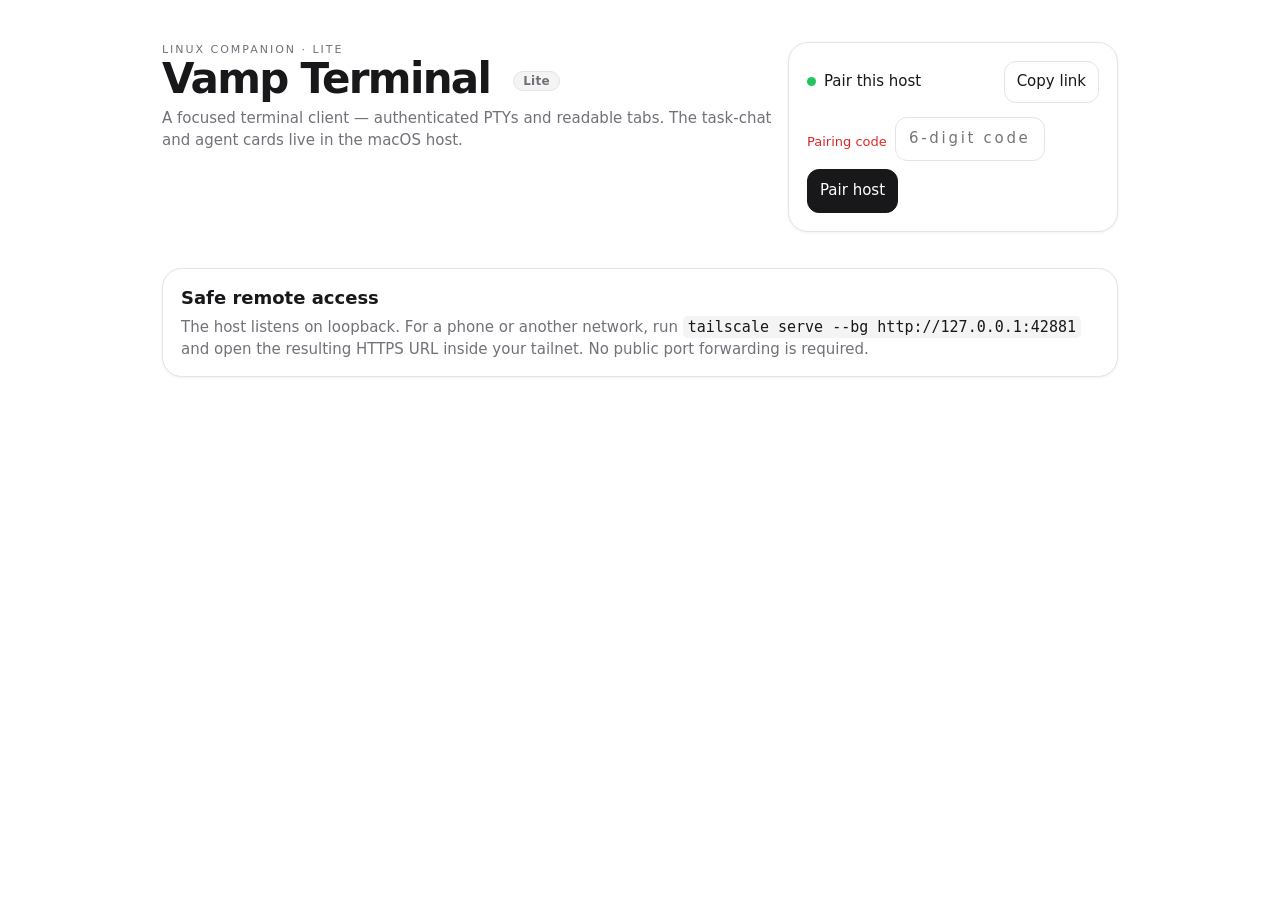
==== linux-host/index.html @ e698b8d4 "Chat & browser-control design pass iOS Vamp Terminal: - Render agent replies as Markdown (inline emp" ====
<!doctype html>
<html lang="en">
<head>
  <meta charset="utf-8">
  <meta name="viewport" content="width=device-width,initial-scale=1,viewport-fit=cover">
  <title>Vamp Terminal · Linux Host</title>
  <style>
    :root { color-scheme: light; --bg:#FFFFFF; --panel:#FFFFFF; --line:#E4E4E7; --text:#18181B; --muted:#71717A; --accent:#18181B; --green:#22C55E; }
    * { box-sizing:border-box; } html,body { height:100%; } body { margin:0; min-height:100dvh; color:var(--text); background:#FFFFFF; font:15px/1.45 -apple-system,BlinkMacSystemFont,"SF Pro Display",system-ui,sans-serif; overflow:hidden; }
    button,input { font:inherit; touch-action:manipulation; } button { color:var(--text); border:1px solid var(--line); background:#FFFFFF; border-radius:12px; padding:9px 12px; cursor:pointer; } button:hover { background:#F4F4F5; } button:focus-visible,input:focus-visible { outline:2px solid var(--accent); outline-offset:2px; } button:active { transform:scale(.98); } button:disabled { opacity:.45; cursor:default; }
    .wrap { width:min(1040px,100%); height:var(--visual-height,100dvh); margin:auto; padding:clamp(16px,4vw,42px); overflow:auto; display:flex; flex-direction:column; } .glass { border:1px solid var(--line); background:var(--panel); box-shadow:0 1px 3px rgba(0,0,0,.06); border-radius:20px; }
    header { display:flex; justify-content:space-between; gap:16px; align-items:flex-start; margin-bottom:18px; } h1 { font-size:clamp(26px,5vw,42px); line-height:1; margin:0 0 8px; letter-spacing:-.04em; } .lite-badge { display:inline-block; vertical-align:middle; margin-left:10px; padding:3px 9px; border:1px solid var(--line); border-radius:999px; font-size:12px; font-weight:600; letter-spacing:.02em; color:var(--muted); background:#F4F4F5; } h2 { font-size:18px; margin:0; } p { color:var(--muted); margin:0; } .eyebrow { text-transform:uppercase; font-size:11px; letter-spacing:.18em; color:var(--muted); }
    .pair { display:flex; gap:8px; align-items:center; flex-wrap:wrap; } .pair input { width:150px; min-height:44px; color:var(--text); background:#FFFFFF; border:1px solid var(--line); padding:10px 12px; border-radius:12px; letter-spacing:.18em; text-align:center; } .pair button { min-height:44px; background:var(--accent); color:#FFFFFF; border-color:var(--accent); } .sr-only { position:absolute; width:1px; height:1px; padding:0; margin:-1px; overflow:hidden; clip:rect(0,0,0,0); white-space:nowrap; border:0; } .sr-only:not(:empty) { position:static; width:auto; height:auto; margin:8px 0 0; color:#DC2626; font-size:13px; clip:auto; }
    .top { padding:18px; display:grid; gap:14px; } .status { display:flex; justify-content:space-between; gap:12px; align-items:center; } .dot { display:inline-block; width:9px; height:9px; border-radius:50%; background:var(--green); margin-right:8px; } body.connected .pair,body.connected .help { display:none; }
    #workspace { min-height:0; flex:1; display:flex; flex-direction:column; overflow:hidden; } #workspace[hidden] { display:none; } .tabs { flex:0 0 auto; min-height:55px; display:flex; gap:8px; overflow-x:auto; overflow-y:hidden; padding:12px 12px 0; scrollbar-width:thin; scroll-padding-inline:12px; } .tab { flex:0 0 auto; min-height:38px; white-space:nowrap; display:flex; gap:4px; align-items:stretch; border:1px solid var(--line); border-radius:12px; background:#FFFFFF; overflow:hidden; } .tab-select,.tab .close { border:0; border-radius:0; background:transparent; color:inherit; } .tab-select { padding:8px 4px 8px 12px; } .tab.active { background:var(--accent); color:#FFFFFF; } .tab .close { padding:8px 11px 8px 5px; }
    .terminal { margin:12px; min-height:220px; max-height:min(58vh,620px); flex:1 1 auto; display:flex; flex-direction:column; overflow:hidden; background:#0B0B0B; border:1px solid #27272A; border-radius:16px; } .output { flex:1; min-height:0; overflow:auto; padding:18px; white-space:pre; overflow-wrap:normal; word-break:normal; color:#E8EBE7; font:14px/1.45 ui-monospace,SFMono-Regular,Menlo,monospace; font-variant-ligatures:none; letter-spacing:0; } .output.empty::before { content:attr(data-empty); color:var(--muted); } .input { display:flex; gap:8px; padding:10px; border-top:1px solid #ffffff18; } .input input { flex:1; min-width:0; padding:12px; color:var(--text); background:#151716; border:1px solid #ffffff26; border-radius:12px; outline:none; color:#F4F4F5; } .input input::placeholder { color:#8A8F8C; } .input input:focus { border-color:#fff8; } .input button { background:#F4F4F5; border-color:var(--line); color:var(--text); }
    .control-groups { display:grid; grid-template-columns:minmax(0,1fr) auto; gap:12px; padding:0 12px 12px; } .control-group { display:grid; gap:4px; min-width:0; } .control-group-label { color:var(--muted); font-size:10px; letter-spacing:.12em; text-transform:uppercase; } .controls { display:flex; gap:8px; overflow-x:auto; overflow-y:hidden; padding:0; scrollbar-width:none; } .controls::-webkit-scrollbar,.tabs::-webkit-scrollbar { display:none; } .controls button { flex:0 0 auto; min-height:40px; white-space:nowrap; padding:7px 10px; font-size:13px; } .session-controls { justify-content:flex-end; } .notice { margin:0 12px 10px; padding:9px 11px; border:1px solid rgba(245,158,11,.35); border-radius:10px; color:#B45309; background:rgba(245,158,11,.09); font-size:13px; } .help { flex:0 0 auto; padding:16px 18px; margin-top:18px; } code { color:var(--text); background:#F4F4F5; padding:2px 5px; border-radius:5px; } @media (max-width:600px) { .pair input { font-size:16px; } .wrap { padding:max(10px,env(safe-area-inset-top)) 10px max(10px,env(safe-area-inset-bottom)); } body.connected .wrap { position:absolute; top:var(--visual-page-top,0px); right:0; bottom:auto; left:0; height:var(--visual-height,100dvh); overflow:hidden; } header { flex-direction:column; flex:0 0 auto; gap:10px; margin-bottom:10px; } header > div:first-child p { display:none; } h1 { font-size:26px; margin-bottom:0; } .top { width:100%; padding:12px 14px; border-radius:16px; } body.connected header { flex-direction:row; align-items:center; } body.connected header .top { width:auto; min-width:0!important; padding:0; border:0; box-shadow:none; background:transparent; } body.connected header .status > span { white-space:nowrap; } body.connected #copy-link { display:none; } .tabs { min-height:51px; padding:9px 10px 0; } .control-groups { grid-template-columns:1fr; gap:6px; padding:0 10px 8px; } .session-controls { justify-content:flex-start; } .terminal { margin:6px 10px 10px; border-radius:14px; } .output { padding:12px; font-size:13px; } .notice { margin-left:10px; margin-right:10px; } }
  </style>
</head>
<body>
  <main class="wrap">
    <header>
      <div><div class="eyebrow">Linux companion · Lite</div><h1>Vamp Terminal <span class="lite-badge">Lite</span></h1><p>A focused terminal client — authenticated PTYs and readable tabs. The task-chat and agent cards live in the macOS host.</p></div>
      <div class="glass top" style="min-width:min(100%,330px)"><div class="status"><span><span class="dot"></span><span id="status" role="status" aria-live="polite">Pair this host</span></span><button id="copy-link" type="button">Copy link</button></div><form class="pair" id="pair-form"><label class="sr-only" for="pair-code">Pairing code</label><input id="pair-code" inputmode="numeric" maxlength="6" placeholder="6-digit code" aria-describedby="pair-error" autocomplete="one-time-code"><button id="pair" type="submit">Pair host</button><span id="pair-error" class="sr-only" role="alert" aria-live="polite"></span></form></div>
    </header>
    <section class="glass" id="workspace" hidden>
      <div class="tabs" id="tabs"></div>
      <div class="control-groups">
        <div class="control-group"><span class="control-group-label">Terminal keys</span><div class="controls"><button data-key="\u0003">Ctrl-C</button><button data-key="\u001b">Esc</button><button data-key="\t">Tab</button><button data-key="\u001b[A">↑</button><button data-key="\u001b[B">↓</button><button data-key="\u001b[D">←</button><button data-key="\u001b[C">→</button></div></div>
        <div class="control-group"><span class="control-group-label">Session</span><div class="controls session-controls"><button id="copy-output">Copy output</button><button id="paste">Paste</button><button id="new">+ New terminal</button></div></div>
      </div>
      <div class="notice" id="notice" role="status" aria-live="polite" hidden></div>
      <div class="terminal"><div class="output" id="output" role="log" aria-live="polite"></div><div class="input"><input id="command" autocomplete="off" autocapitalize="off" spellcheck="false" placeholder="Type a command…"><button id="send">Send</button></div></div>
    </section>
    <section class="glass help"><h2>Safe remote access</h2><p style="margin-top:6px">The host listens on loopback. For a phone or another network, run <code id="tailscale-command"></code> and open the resulting HTTPS URL inside your tailnet. No public port forwarding is required.</p></section>
  </main>
  <script>
    class TerminalScreen {
      constructor(cols=80,rows=24){this.cols=cols;this.rows=rows;this.reset()}
      blank(){return Array(this.cols).fill(' ')}
      reset(){this.scrollback=[];this.screen=Array.from({length:this.rows},()=>this.blank());this.row=0;this.col=0;this.saved={row:0,col:0};this.alt=null;this.state='ground';this.control='';this.wrap=true;this.wrapNext=false}
      resize(cols,rows){cols=Math.max(2,cols);rows=Math.max(2,rows);if(cols===this.cols&&rows===this.rows)return;const old=this.screen.map(row=>row.join(''));this.cols=cols;this.rows=rows;this.screen=Array.from({length:rows},()=>this.blank());old.slice(-rows).forEach((line,row)=>[...line.slice(0,cols)].forEach((ch,col)=>this.screen[row][col]=ch));this.row=Math.min(this.row,rows-1);this.col=Math.min(this.col,cols-1)}
      scroll(){if(!this.alt){this.scrollback.push(this.screen[0].join('').replace(/\s+$/,''));if(this.scrollback.length>2000)this.scrollback.splice(0,this.scrollback.length-2000)}this.screen.shift();this.screen.push(this.blank());this.row=this.rows-1}
      lineFeed(){this.wrapNext=false;if(this.row>=this.rows-1)this.scroll();else this.row++}
      put(ch){if(this.wrapNext){this.col=0;this.lineFeed()}this.screen[this.row][this.col]=ch;if(++this.col>=this.cols){this.col=this.cols-1;this.wrapNext=this.wrap}}
      eraseLine(mode=0){let start=mode===1?0:this.col,end=mode===1?this.col:this.cols-1;if(mode===2){start=0;end=this.cols-1}for(let i=start;i<=end;i++)this.screen[this.row][i]=' '}
      eraseDisplay(mode=0){if(mode===2||mode===3){this.screen=Array.from({length:this.rows},()=>this.blank());if(mode===3)this.scrollback=[];return}if(mode===0){this.eraseLine(0);for(let i=this.row+1;i<this.rows;i++)this.screen[i]=this.blank()}else{this.eraseLine(1);for(let i=0;i<this.row;i++)this.screen[i]=this.blank()}}
      params(raw){const privateMode=raw.startsWith('?');const body=privateMode?raw.slice(1):raw;return{privateMode,values:body===''?[]:body.split(';').map(v=>parseInt(v,10)||0)}}
      csi(raw,final){const {privateMode,values}=this.params(raw),n=values[0]||1;if(privateMode&&(final==='h'||final==='l')){const on=final==='h';if(values.some(v=>v===47||v===1047||v===1049)){if(on&&!this.alt){this.alt={screen:this.screen,scrollback:this.scrollback,row:this.row,col:this.col};this.screen=Array.from({length:this.rows},()=>this.blank());this.scrollback=[];this.row=this.col=0}else if(!on&&this.alt){Object.assign(this,this.alt);this.alt=null}}if(values.includes(7))this.wrap=on;return}switch(final){case'A':this.row=Math.max(0,this.row-n);break;case'B':this.row=Math.min(this.rows-1,this.row+n);break;case'C':this.col=Math.min(this.cols-1,this.col+n);break;case'D':this.col=Math.max(0,this.col-n);break;case'E':this.row=Math.min(this.rows-1,this.row+n);this.col=0;break;case'F':this.row=Math.max(0,this.row-n);this.col=0;break;case'G':this.col=Math.min(this.cols-1,n-1);break;case'd':this.row=Math.min(this.rows-1,n-1);break;case'H':case'f':this.row=Math.min(this.rows-1,(values[0]||1)-1);this.col=Math.min(this.cols-1,(values[1]||1)-1);break;case'J':this.eraseDisplay(values[0]||0);break;case'K':this.eraseLine(values[0]||0);break;case'P':this.screen[this.row].splice(this.col,n);this.screen[this.row].push(...Array(n).fill(' '));this.screen[this.row].splice(this.cols);break;case'@':this.screen[this.row].splice(this.col,0,...Array(n).fill(' '));this.screen[this.row].splice(this.cols);break;case's':this.saved={row:this.row,col:this.col};break;case'u':this.row=this.saved.row;this.col=this.saved.col;break}}
      feed(text){for(const ch of text){const code=ch.codePointAt(0);if(this.state==='csi'){if(code>=0x40&&code<=0x7e){this.csi(this.control,ch);this.control='';this.state='ground'}else this.control+=ch;continue}if(this.state==='osc'){if(ch==='\u0007')this.state='ground';else if(ch==='\u001b')this.state='osc-escape';continue}if(this.state==='osc-escape'){if(ch==='\\')this.state='ground';else this.state='osc';continue}if(this.state==='escape'){if(ch==='['){this.state='csi';this.control=''}else if(ch===']')this.state='osc';else{if(ch==='7')this.saved={row:this.row,col:this.col};else if(ch==='8'){this.row=this.saved.row;this.col=this.saved.col}else if(ch==='D')this.lineFeed();else if(ch==='M')this.row=Math.max(0,this.row-1);else if(ch==='E'){this.col=0;this.lineFeed()}else if(ch==='c')this.reset();this.state='ground'}continue}if(ch==='\u001b'){this.state='escape';continue}if(ch==='\r'){this.col=0;this.wrapNext=false;continue}if(ch==='\n'){this.lineFeed();continue}if(ch==='\b'){this.col=Math.max(0,this.col-1);continue}if(ch==='\t'){this.col=Math.min(this.cols-1,this.col+(8-this.col%8));continue}if(code<0x20||code===0x7f)continue;this.put(ch)}}
      render(){return this.scrollback.concat(this.screen.map(row=>row.join('').replace(/\s+$/,''))).join('\n').replace(/\n+$/,'')}
    }
    const $ = id => document.getElementById(id); let token = null; let socket; let active; let maxTerminals = 8; const tabs = new Map(); $('tailscale-command').textContent=`tailscale serve --bg http://127.0.0.1:${location.port||9475}`;
    const terminalID = () => { const bytes=new Uint8Array(16);crypto.getRandomValues(bytes);return Array.from(bytes,byte=>byte.toString(16).padStart(2,'0')).join(''); };
    const decodeBase64 = value => Uint8Array.from(atob(value), character => character.charCodeAt(0));
    function updateOutput(node, follow=true) { const output=$('output'); output.textContent=node?.output||''; output.classList.toggle('empty',!node?.output); output.dataset.empty=node?.state==='opening'?'Opening shell…':'No output yet.'; if(follow) output.scrollTop=output.scrollHeight; else output.scrollTop=node?.scrollTop||0; }
    let outputFrame=0; let resizeFrame=0; let lastSize='';
    function scheduleOutput(node, follow=true) { if (!node || active !== node.id) return; node.followOutput=follow; if (outputFrame) return; outputFrame=requestAnimationFrame(()=>{ outputFrame=0; const current=tabs.get(active); if (current) updateOutput(current,current.followOutput); }); }
    function say(text) { if (!active) return; const node = tabs.get(active); if (!node) return; node.output += text; scheduleOutput(node); }
    function showNotice(message) { const notice = $('notice'); notice.textContent = message; notice.hidden = !message; }
    function updateNewButton() { const button = $('new'); const atCapacity = tabs.size >= maxTerminals; button.disabled = atCapacity; button.title = atCapacity ? `Terminal limit reached (${maxTerminals})` : 'Open a new terminal'; button.setAttribute('aria-label', atCapacity ? `Terminal limit reached (${maxTerminals})` : 'Open a new terminal'); }
     function renderTabs() { const root=$('tabs'); const existing=new Map([...root.children].map((element)=>[element.dataset.terminalId,element])); const visible=new Set(); for (const node of tabs.values()) { visible.add(node.id); let tab=existing.get(node.id); if (!tab) { tab=document.createElement('div'); tab.dataset.terminalId=node.id; const selectButton=document.createElement('button'); selectButton.className='tab-select'; selectButton.onclick=()=>select(node.id); const close=document.createElement('button'); close.className='close'; close.textContent='×'; close.title='Close terminal'; close.setAttribute('aria-label','Close terminal'); close.onclick=()=>closeTab(node.id); tab.append(selectButton,close); root.append(tab); } tab.className='tab'+(node.id===active?' active':''); const selectButton=tab.querySelector('.tab-select'); selectButton.textContent=node.title+(node.state==='opening'?' · opening':''); } existing.forEach((tab,id)=>{if(!visible.has(id))tab.remove()}); updateNewButton(); requestAnimationFrame(()=>root.querySelector('.tab.active')?.scrollIntoView({block:'nearest',inline:'nearest'})); }
    function select(id) { const previous=tabs.get(active); if(previous){previous.scrollTop=$('output').scrollTop;previous.draft=$('command').value;} active=id; const node=tabs.get(id); $('command').value=node?.draft||''; updateOutput(node,false); renderTabs(); }
    function terminalSize(node){const output=$('output'),style=getComputedStyle(output),probe=document.createElement('span');probe.textContent='MMMMMMMMMM';probe.style.cssText=`position:absolute;visibility:hidden;white-space:pre;font:${style.font}`;document.body.append(probe);const cellWidth=probe.getBoundingClientRect().width/10,cellHeight=parseFloat(style.lineHeight)||20;probe.remove();return{cols:Math.max(20,Math.floor((output.clientWidth-parseFloat(style.paddingLeft)-parseFloat(style.paddingRight))/cellWidth)),rows:Math.max(4,Math.floor((output.clientHeight-parseFloat(style.paddingTop)-parseFloat(style.paddingBottom))/cellHeight))}}
     function resizeTerminal(node){if(!node||socket?.readyState!==1)return;const size=terminalSize(node);const key=`${size.cols}x${size.rows}`;if(node.lastSize===key)return;node.lastSize=key;node.vt.resize(size.cols,size.rows);node.output=node.vt.render();socket.send(JSON.stringify({type:'resize',terminalID:node.id,...size}));if(active===node.id)scheduleOutput(node,false)}
    function removeTab(id, message='') { const wasActive = active === id; tabs.delete(id); if (wasActive) active = tabs.keys().next().value; if (active) select(active); else { updateNewButton(); updateOutput(null); } if (message) showNotice(message); else if (!tabs.size) showNotice('No terminal tabs are open.'); }
    function openTab(workingDirectory='~') { if (!socket || socket.readyState!==1) return; if (tabs.size >= maxTerminals) { showNotice(`Terminal limit reached (${maxTerminals}). Close a tab to open another.`); updateNewButton(); return; } const id=terminalID(); const title='Terminal '+(tabs.size+1); tabs.set(id,{id,title,output:'',decoder:new TextDecoder(),vt:new TerminalScreen(),draft:'',scrollTop:0,state:'opening'}); showNotice(''); socket.send(JSON.stringify({type:'open',terminalID:id,title,workingDirectory})); select(id); }
    function closeTab(id) { if(socket?.readyState===1) socket.send(JSON.stringify({type:'close',terminalID:id})); removeTab(id); if(!tabs.size && socket?.readyState===1) openTab(); }
    function send(data) { if(socket?.readyState===1&&active) socket.send(JSON.stringify({type:'input',terminalID:active,data})); }
    function connect() { if(!token) return; const url=new URL('/ws',location.href); url.protocol=location.protocol==='https:'?'wss:':'ws:'; socket=new WebSocket(url,['vamp-auth',token]); socket.onopen=()=>{ document.body.classList.add('connected'); $('status').textContent='Connected'; $('workspace').hidden=false; tabs.clear(); active=null; showNotice(''); openTab(); }; socket.onmessage=event=>{ const message=JSON.parse(event.data); const terminalId=message.terminalID; if(message.type==='terminalReady'){const node=tabs.get(terminalId);if(node){maxTerminals=Number(message.capabilities?.maxTerminals)||maxTerminals;node.state='ready';node.title=message.title||node.title;showNotice('');renderTabs();requestAnimationFrame(()=>resizeTerminal(node));}} if(message.type==='terminalOutput'){ const node=tabs.get(terminalId); if(node){ const text=message.encoding==='base64'?node.decoder.decode(decodeBase64(message.data),{stream:true}):message.data; node.vt.feed(text);node.output=node.vt.render(); if(active===node.id)scheduleOutput(node); } } if(message.type==='terminalClosed'){ const node=tabs.get(terminalId);if(node)node.decoder.decode(); removeTab(terminalId); if(!tabs.size&&socket?.readyState===1)openTab(); } if(message.type==='error'){ const node=tabs.get(terminalId); const code=message.code||'host-error'; const text=code==='capacity'?`Terminal limit reached (${maxTerminals}). Close a tab to open another.`:code==='invalid-workspace'?'That workspace is not available. Choose another folder.':code==='spawn-failed'?'The host could not start that terminal. Try again.':message.message||'The host rejected this terminal action.'; if(node?.state==='opening'){ removeTab(terminalId,text); } else { showNotice(text); } } }; socket.onclose=event=>{ document.body.classList.remove('connected'); $('status').textContent='Disconnected'; if(event.code===1008||event.code===1006){token=null;} }; }
    $('pair-form').onsubmit=async(event)=>{ event.preventDefault(); const button=$('pair'); const error=$('pair-error'); const code=$('pair-code').value.trim(); if(!/^\d{6}$/.test(code)){error.textContent='Enter the six-digit code from the host.';return;} button.disabled=true; error.textContent=''; try { const response=await fetch('/api/pair',{method:'POST',headers:{'Content-Type':'application/json'},body:JSON.stringify({code})}); const body=await response.json(); if(!response.ok){error.textContent=response.status===429?'Too many attempts. Rotate the code on the host.':'Pairing code rejected or expired.';return;} token=body.token; connect(); } catch (_) { error.textContent='Could not reach the host. Check the connection and try again.'; } finally { button.disabled=false; } }; $('pair-code').oninput=()=>{ $('pair-code').value=$('pair-code').value.replace(/\D/g,'').slice(0,6); };
    $('send').onclick=()=>{send($('command').value+'\r');const node=tabs.get(active);if(node)node.draft='';$('command').value='';}; $('command').oninput=()=>{const node=tabs.get(active);if(node)node.draft=$('command').value;}; $('command').onkeydown=e=>{if(e.key==='Enter'){e.preventDefault();$('send').click();}}; $('output').onscroll=()=>{const node=tabs.get(active);if(node)node.scrollTop=$('output').scrollTop;}; document.querySelectorAll('[data-key]').forEach(button=>button.onclick=()=>send(button.dataset.key)); $('new').onclick=()=>openTab(); $('copy-output').onclick=()=>navigator.clipboard?.writeText($('output').textContent); $('paste').onclick=async()=>{try{send(await navigator.clipboard.readText())}catch{say('\n[clipboard] Safari did not grant paste access.\n')}}; $('copy-link').onclick=()=>navigator.clipboard?.writeText(location.href); let viewportFrame=0; const updateViewport=()=>{const viewport=visualViewport;document.documentElement.style.setProperty('--visual-height',(viewport?.height||innerHeight)+'px');document.documentElement.style.setProperty('--visual-page-top',(viewport?.pageTop??scrollY)+'px');if(viewportFrame)return;viewportFrame=requestAnimationFrame(()=>{viewportFrame=0;resizeTerminal(tabs.get(active));});}; visualViewport?.addEventListener('resize',updateViewport,{passive:true}); visualViewport?.addEventListener('scroll',updateViewport,{passive:true}); addEventListener('resize',updateViewport,{passive:true}); updateViewport(); if(token) connect();
  </script>
</body>
</html>
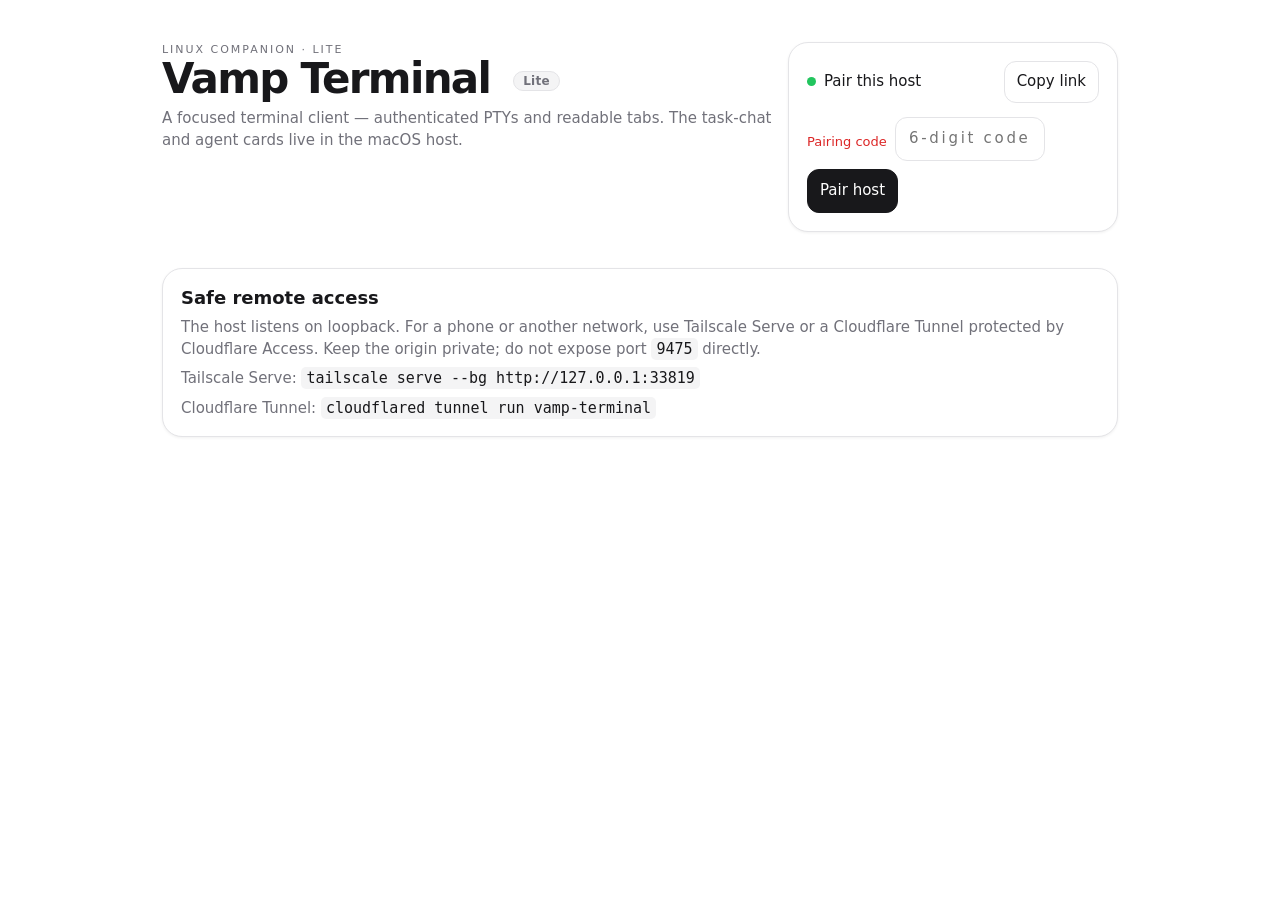
==== commit 5bea388a: "Add Linux host download and Cloudflare access support" ====
--- a/linux-host/index.html
+++ b/linux-host/index.html
@@ -32,7 +32,7 @@
       <div class="notice" id="notice" role="status" aria-live="polite" hidden></div>
       <div class="terminal"><div class="output" id="output" role="log" aria-live="polite"></div><div class="input"><input id="command" autocomplete="off" autocapitalize="off" spellcheck="false" placeholder="Type a command…"><button id="send">Send</button></div></div>
     </section>
-    <section class="glass help"><h2>Safe remote access</h2><p style="margin-top:6px">The host listens on loopback. For a phone or another network, run <code id="tailscale-command"></code> and open the resulting HTTPS URL inside your tailnet. No public port forwarding is required.</p></section>
+    <section class="glass help"><h2>Safe remote access</h2><p style="margin-top:6px">The host listens on loopback. For a phone or another network, use Tailscale Serve or a Cloudflare Tunnel protected by Cloudflare Access. Keep the origin private; do not expose port <code>9475</code> directly.</p><p style="margin-top:8px">Tailscale Serve: <code id="tailscale-command"></code></p><p style="margin-top:8px">Cloudflare Tunnel: <code id="cloudflare-command"></code></p></section>
   </main>
   <script>
     class TerminalScreen {
@@ -50,7 +50,7 @@
       feed(text){for(const ch of text){const code=ch.codePointAt(0);if(this.state==='csi'){if(code>=0x40&&code<=0x7e){this.csi(this.control,ch);this.control='';this.state='ground'}else this.control+=ch;continue}if(this.state==='osc'){if(ch==='\u0007')this.state='ground';else if(ch==='\u001b')this.state='osc-escape';continue}if(this.state==='osc-escape'){if(ch==='\\')this.state='ground';else this.state='osc';continue}if(this.state==='escape'){if(ch==='['){this.state='csi';this.control=''}else if(ch===']')this.state='osc';else{if(ch==='7')this.saved={row:this.row,col:this.col};else if(ch==='8'){this.row=this.saved.row;this.col=this.saved.col}else if(ch==='D')this.lineFeed();else if(ch==='M')this.row=Math.max(0,this.row-1);else if(ch==='E'){this.col=0;this.lineFeed()}else if(ch==='c')this.reset();this.state='ground'}continue}if(ch==='\u001b'){this.state='escape';continue}if(ch==='\r'){this.col=0;this.wrapNext=false;continue}if(ch==='\n'){this.lineFeed();continue}if(ch==='\b'){this.col=Math.max(0,this.col-1);continue}if(ch==='\t'){this.col=Math.min(this.cols-1,this.col+(8-this.col%8));continue}if(code<0x20||code===0x7f)continue;this.put(ch)}}
       render(){return this.scrollback.concat(this.screen.map(row=>row.join('').replace(/\s+$/,''))).join('\n').replace(/\n+$/,'')}
     }
-    const $ = id => document.getElementById(id); let token = null; let socket; let active; let maxTerminals = 8; const tabs = new Map(); $('tailscale-command').textContent=`tailscale serve --bg http://127.0.0.1:${location.port||9475}`;
+    const $ = id => document.getElementById(id); let token = null; let socket; let active; let maxTerminals = 8; const tabs = new Map(); const originPort=location.port||9475; $('tailscale-command').textContent=`tailscale serve --bg http://127.0.0.1:${originPort}`; $('cloudflare-command').textContent='cloudflared tunnel run vamp-terminal';
     const terminalID = () => { const bytes=new Uint8Array(16);crypto.getRandomValues(bytes);return Array.from(bytes,byte=>byte.toString(16).padStart(2,'0')).join(''); };
     const decodeBase64 = value => Uint8Array.from(atob(value), character => character.charCodeAt(0));
     function updateOutput(node, follow=true) { const output=$('output'); output.textContent=node?.output||''; output.classList.toggle('empty',!node?.output); output.dataset.empty=node?.state==='opening'?'Opening shell…':'No output yet.'; if(follow) output.scrollTop=output.scrollHeight; else output.scrollTop=node?.scrollTop||0; }
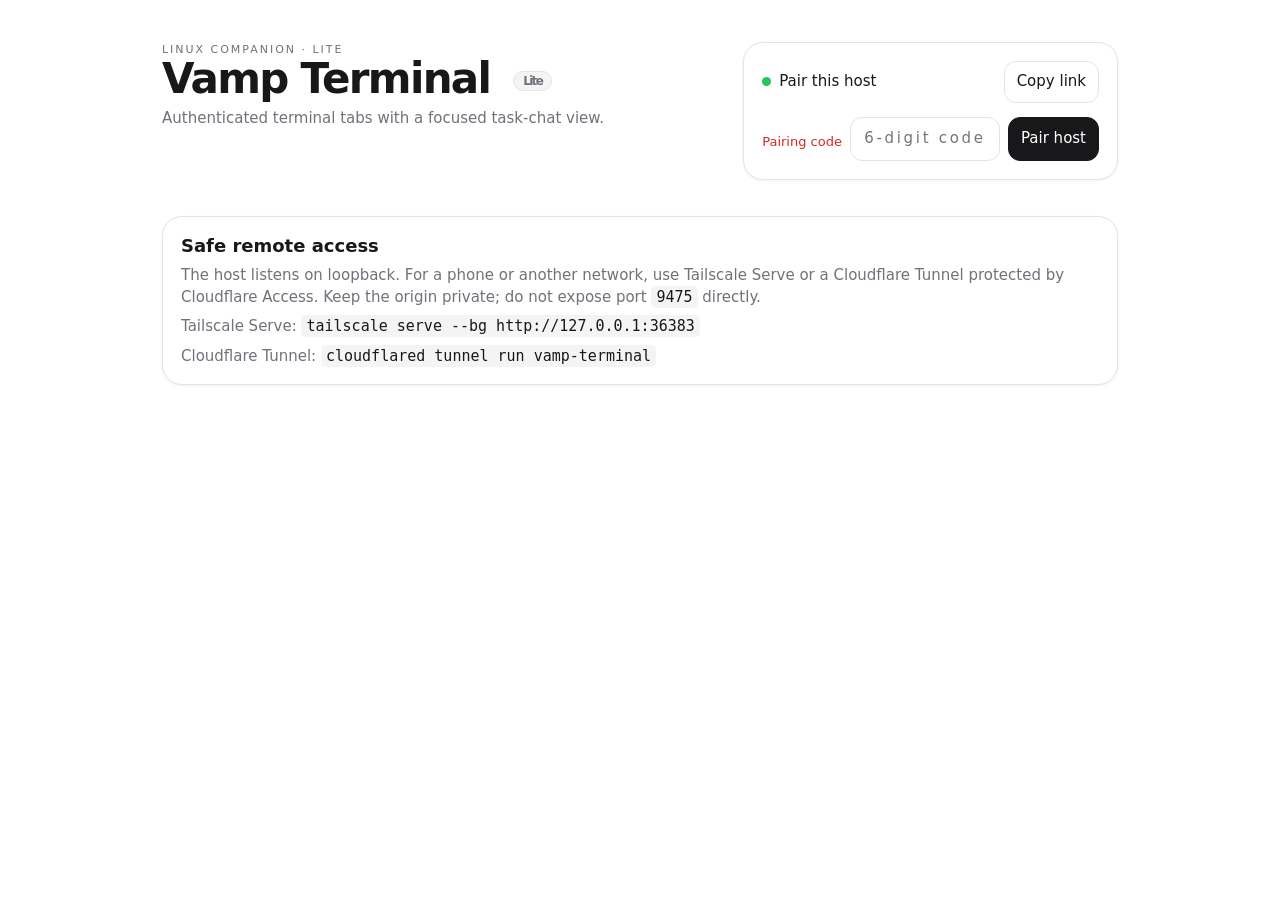
==== commit f373943f: "Add Chat to Linux browser host" ====
--- a/linux-host/index.html
+++ b/linux-host/index.html
@@ -3,34 +3,50 @@
 <head>
   <meta charset="utf-8">
   <meta name="viewport" content="width=device-width,initial-scale=1,viewport-fit=cover">
+  <meta name="theme-color" content="#ffffff">
   <title>Vamp Terminal · Linux Host</title>
   <style>
-    :root { color-scheme: light; --bg:#FFFFFF; --panel:#FFFFFF; --line:#E4E4E7; --text:#18181B; --muted:#71717A; --accent:#18181B; --green:#22C55E; }
-    * { box-sizing:border-box; } html,body { height:100%; } body { margin:0; min-height:100dvh; color:var(--text); background:#FFFFFF; font:15px/1.45 -apple-system,BlinkMacSystemFont,"SF Pro Display",system-ui,sans-serif; overflow:hidden; }
-    button,input { font:inherit; touch-action:manipulation; } button { color:var(--text); border:1px solid var(--line); background:#FFFFFF; border-radius:12px; padding:9px 12px; cursor:pointer; } button:hover { background:#F4F4F5; } button:focus-visible,input:focus-visible { outline:2px solid var(--accent); outline-offset:2px; } button:active { transform:scale(.98); } button:disabled { opacity:.45; cursor:default; }
-    .wrap { width:min(1040px,100%); height:var(--visual-height,100dvh); margin:auto; padding:clamp(16px,4vw,42px); overflow:auto; display:flex; flex-direction:column; } .glass { border:1px solid var(--line); background:var(--panel); box-shadow:0 1px 3px rgba(0,0,0,.06); border-radius:20px; }
-    header { display:flex; justify-content:space-between; gap:16px; align-items:flex-start; margin-bottom:18px; } h1 { font-size:clamp(26px,5vw,42px); line-height:1; margin:0 0 8px; letter-spacing:-.04em; } .lite-badge { display:inline-block; vertical-align:middle; margin-left:10px; padding:3px 9px; border:1px solid var(--line); border-radius:999px; font-size:12px; font-weight:600; letter-spacing:.02em; color:var(--muted); background:#F4F4F5; } h2 { font-size:18px; margin:0; } p { color:var(--muted); margin:0; } .eyebrow { text-transform:uppercase; font-size:11px; letter-spacing:.18em; color:var(--muted); }
-    .pair { display:flex; gap:8px; align-items:center; flex-wrap:wrap; } .pair input { width:150px; min-height:44px; color:var(--text); background:#FFFFFF; border:1px solid var(--line); padding:10px 12px; border-radius:12px; letter-spacing:.18em; text-align:center; } .pair button { min-height:44px; background:var(--accent); color:#FFFFFF; border-color:var(--accent); } .sr-only { position:absolute; width:1px; height:1px; padding:0; margin:-1px; overflow:hidden; clip:rect(0,0,0,0); white-space:nowrap; border:0; } .sr-only:not(:empty) { position:static; width:auto; height:auto; margin:8px 0 0; color:#DC2626; font-size:13px; clip:auto; }
+    :root { color-scheme:light; --bg:#fff; --panel:#fff; --soft:#f4f4f5; --line:#e4e4e7; --text:#18181b; --muted:#71717a; --accent:#18181b; --green:#22c55e; }
+    * { box-sizing:border-box; } html,body { height:100%; }
+    body { margin:0; min-height:100dvh; color:var(--text); background:var(--bg); font:15px/1.45 -apple-system,BlinkMacSystemFont,"SF Pro Display",system-ui,sans-serif; overflow:hidden; }
+    button,input { font:inherit; touch-action:manipulation; } button { color:var(--text); border:1px solid var(--line); background:var(--panel); border-radius:12px; padding:9px 12px; cursor:pointer; }
+    button:hover { background:var(--soft); } button:focus-visible,input:focus-visible { outline:2px solid var(--accent); outline-offset:2px; } button:active { transform:scale(.98); } button:disabled { opacity:.45; cursor:default; }
+    .wrap { width:min(1040px,100%); height:var(--visual-height,100dvh); margin:auto; padding:clamp(16px,4vw,42px); overflow:auto; display:flex; flex-direction:column; }
+    .glass { border:1px solid var(--line); background:var(--panel); box-shadow:0 1px 3px rgba(0,0,0,.06); border-radius:20px; }
+    header { display:flex; justify-content:space-between; gap:16px; align-items:flex-start; margin-bottom:18px; } h1 { font-size:clamp(26px,5vw,42px); line-height:1; margin:0 0 8px; letter-spacing:-.04em; } h2 { font-size:18px; margin:0; } p { color:var(--muted); margin:0; }
+    .eyebrow { text-transform:uppercase; font-size:11px; letter-spacing:.18em; color:var(--muted); } .lite-badge { display:inline-block; vertical-align:middle; margin-left:10px; padding:3px 9px; border:1px solid var(--line); border-radius:999px; font-size:12px; font-weight:600; color:var(--muted); background:var(--soft); }
+    .pair { display:flex; gap:8px; align-items:center; flex-wrap:wrap; } .pair input { width:150px; min-height:44px; color:var(--text); background:var(--panel); border:1px solid var(--line); padding:10px 12px; border-radius:12px; letter-spacing:.18em; text-align:center; } .pair button { min-height:44px; background:var(--accent); color:#fff; border-color:var(--accent); }
+    .sr-only { position:absolute; width:1px; height:1px; padding:0; margin:-1px; overflow:hidden; clip:rect(0,0,0,0); white-space:nowrap; border:0; } .sr-only:not(:empty) { position:static; width:auto; height:auto; margin:8px 0 0; color:#dc2626; font-size:13px; clip:auto; }
     .top { padding:18px; display:grid; gap:14px; } .status { display:flex; justify-content:space-between; gap:12px; align-items:center; } .dot { display:inline-block; width:9px; height:9px; border-radius:50%; background:var(--green); margin-right:8px; } body.connected .pair,body.connected .help { display:none; }
-    #workspace { min-height:0; flex:1; display:flex; flex-direction:column; overflow:hidden; } #workspace[hidden] { display:none; } .tabs { flex:0 0 auto; min-height:55px; display:flex; gap:8px; overflow-x:auto; overflow-y:hidden; padding:12px 12px 0; scrollbar-width:thin; scroll-padding-inline:12px; } .tab { flex:0 0 auto; min-height:38px; white-space:nowrap; display:flex; gap:4px; align-items:stretch; border:1px solid var(--line); border-radius:12px; background:#FFFFFF; overflow:hidden; } .tab-select,.tab .close { border:0; border-radius:0; background:transparent; color:inherit; } .tab-select { padding:8px 4px 8px 12px; } .tab.active { background:var(--accent); color:#FFFFFF; } .tab .close { padding:8px 11px 8px 5px; }
-    .terminal { margin:12px; min-height:220px; max-height:min(58vh,620px); flex:1 1 auto; display:flex; flex-direction:column; overflow:hidden; background:#0B0B0B; border:1px solid #27272A; border-radius:16px; } .output { flex:1; min-height:0; overflow:auto; padding:18px; white-space:pre; overflow-wrap:normal; word-break:normal; color:#E8EBE7; font:14px/1.45 ui-monospace,SFMono-Regular,Menlo,monospace; font-variant-ligatures:none; letter-spacing:0; } .output.empty::before { content:attr(data-empty); color:var(--muted); } .input { display:flex; gap:8px; padding:10px; border-top:1px solid #ffffff18; } .input input { flex:1; min-width:0; padding:12px; color:var(--text); background:#151716; border:1px solid #ffffff26; border-radius:12px; outline:none; color:#F4F4F5; } .input input::placeholder { color:#8A8F8C; } .input input:focus { border-color:#fff8; } .input button { background:#F4F4F5; border-color:var(--line); color:var(--text); }
-    .control-groups { display:grid; grid-template-columns:minmax(0,1fr) auto; gap:12px; padding:0 12px 12px; } .control-group { display:grid; gap:4px; min-width:0; } .control-group-label { color:var(--muted); font-size:10px; letter-spacing:.12em; text-transform:uppercase; } .controls { display:flex; gap:8px; overflow-x:auto; overflow-y:hidden; padding:0; scrollbar-width:none; } .controls::-webkit-scrollbar,.tabs::-webkit-scrollbar { display:none; } .controls button { flex:0 0 auto; min-height:40px; white-space:nowrap; padding:7px 10px; font-size:13px; } .session-controls { justify-content:flex-end; } .notice { margin:0 12px 10px; padding:9px 11px; border:1px solid rgba(245,158,11,.35); border-radius:10px; color:#B45309; background:rgba(245,158,11,.09); font-size:13px; } .help { flex:0 0 auto; padding:16px 18px; margin-top:18px; } code { color:var(--text); background:#F4F4F5; padding:2px 5px; border-radius:5px; } @media (max-width:600px) { .pair input { font-size:16px; } .wrap { padding:max(10px,env(safe-area-inset-top)) 10px max(10px,env(safe-area-inset-bottom)); } body.connected .wrap { position:absolute; top:var(--visual-page-top,0px); right:0; bottom:auto; left:0; height:var(--visual-height,100dvh); overflow:hidden; } header { flex-direction:column; flex:0 0 auto; gap:10px; margin-bottom:10px; } header > div:first-child p { display:none; } h1 { font-size:26px; margin-bottom:0; } .top { width:100%; padding:12px 14px; border-radius:16px; } body.connected header { flex-direction:row; align-items:center; } body.connected header .top { width:auto; min-width:0!important; padding:0; border:0; box-shadow:none; background:transparent; } body.connected header .status > span { white-space:nowrap; } body.connected #copy-link { display:none; } .tabs { min-height:51px; padding:9px 10px 0; } .control-groups { grid-template-columns:1fr; gap:6px; padding:0 10px 8px; } .session-controls { justify-content:flex-start; } .terminal { margin:6px 10px 10px; border-radius:14px; } .output { padding:12px; font-size:13px; } .notice { margin-left:10px; margin-right:10px; } }
+    #workspace { position:relative; min-height:0; flex:1; display:flex; flex-direction:column; overflow:hidden; } #workspace[hidden] { display:none; }
+    .workspace-head { flex:0 0 auto; display:flex; align-items:center; gap:10px; padding:11px 12px 0; } .mode-switch { display:flex; padding:3px; background:var(--soft); border-radius:12px; } .mode-switch button { border:0; border-radius:9px; background:transparent; padding:7px 11px; color:var(--muted); } .mode-switch button[aria-pressed="true"] { color:var(--text); background:var(--panel); box-shadow:0 1px 3px rgba(0,0,0,.09); }
+    .tabs { flex:1; min-width:0; display:flex; gap:8px; overflow-x:auto; overflow-y:hidden; scrollbar-width:none; scroll-padding-inline:12px; } .tabs::-webkit-scrollbar,.controls::-webkit-scrollbar { display:none; } .tab { flex:0 0 auto; min-height:38px; white-space:nowrap; display:flex; gap:4px; align-items:stretch; border:1px solid var(--line); border-radius:12px; background:var(--panel); overflow:hidden; } .tab-select,.tab .close { border:0; border-radius:0; background:transparent; color:inherit; } .tab-select { padding:8px 4px 8px 12px; } .tab.active { background:var(--accent); color:#fff; } .tab .close { padding:8px 11px 8px 5px; }
+    .notice { margin:10px 12px 0; padding:9px 11px; border:1px solid rgba(245,158,11,.35); border-radius:10px; color:#b45309; background:rgba(245,158,11,.09); font-size:13px; }
+    .chat-surface { flex:1 1 auto; min-height:0; overflow:auto; padding:20px clamp(14px,4vw,36px) 112px; scroll-behavior:smooth; } .chat-empty { max-width:520px; margin:12vh auto 0; text-align:center; color:var(--muted); } .chat-empty strong { display:block; margin-bottom:6px; color:var(--text); font-size:18px; }
+    .turn { margin:0 0 24px; } .message-meta { color:var(--muted); font-size:12px; margin-bottom:6px; } .user-message { margin-left:auto; width:min(82%,720px); padding:11px 14px; border-radius:16px 16px 4px 16px; background:var(--accent); color:#fff; white-space:pre-wrap; word-break:break-word; }
+    .response-card { margin-top:12px; border:1px solid var(--line); border-radius:16px; overflow:hidden; background:var(--panel); } .response-head { display:flex; align-items:center; justify-content:space-between; gap:12px; padding:10px 13px; border-bottom:1px solid var(--line); color:var(--muted); font-size:12px; } .response-state { color:var(--text); } .response-body { min-height:54px; max-height:46vh; overflow:auto; padding:14px; white-space:pre-wrap; overflow-wrap:anywhere; font:13px/1.55 ui-monospace,SFMono-Regular,Menlo,monospace; } .response-body.empty { color:var(--muted); font-family:inherit; }
+    .composer { position:absolute; z-index:2; left:12px; right:12px; bottom:max(12px,env(safe-area-inset-bottom)); display:flex; gap:8px; padding:8px; border:1px solid var(--line); border-radius:16px; background:rgba(255,255,255,.96); box-shadow:0 8px 30px rgba(0,0,0,.12); } .composer input { flex:1; min-width:0; padding:10px; border:0; outline:0; background:transparent; color:var(--text); } .composer button { min-width:74px; background:var(--accent); color:#fff; border-color:var(--accent); font-weight:650; }
+    .terminal-surface { margin:12px; min-height:220px; flex:1 1 auto; display:flex; flex-direction:column; overflow:hidden; background:#0b0b0b; border:1px solid #27272a; border-radius:16px; } .output { flex:1; min-height:0; overflow:auto; padding:18px; white-space:pre; overflow-wrap:normal; word-break:normal; color:#e8ebe7; font:14px/1.45 ui-monospace,SFMono-Regular,Menlo,monospace; font-variant-ligatures:none; } .output.empty::before { content:attr(data-empty); color:#8a8f8c; }
+    .control-groups { display:grid; grid-template-columns:minmax(0,1fr) auto; gap:12px; padding:0 12px 12px; } .control-group { display:grid; gap:4px; min-width:0; } .control-group-label { color:var(--muted); font-size:10px; letter-spacing:.12em; text-transform:uppercase; } .controls { display:flex; gap:8px; overflow-x:auto; overflow-y:hidden; scrollbar-width:none; } .controls button { flex:0 0 auto; min-height:40px; white-space:nowrap; padding:7px 10px; font-size:13px; } .session-controls { justify-content:flex-end; }
+    .help { flex:0 0 auto; padding:16px 18px; margin-top:18px; } code { color:var(--text); background:var(--soft); padding:2px 5px; border-radius:5px; }
+    body.chat-mode .terminal-surface,body.chat-mode .control-groups { display:none; } body.terminal-mode .chat-surface { display:none; } body.terminal-mode .composer { position:static; margin:0 12px 12px; background:#151716; border-color:#ffffff26; box-shadow:none; } body.terminal-mode .composer input { color:#f4f4f5; }
+    @media (max-width:600px) { .pair input { font-size:16px; } .wrap { padding:max(10px,env(safe-area-inset-top)) 10px max(10px,env(safe-area-inset-bottom)); } body.connected .wrap { position:absolute; top:var(--visual-page-top,0px); right:0; bottom:auto; left:0; height:var(--visual-height,100dvh); overflow:hidden; } header { flex-direction:column; flex:0 0 auto; gap:10px; margin-bottom:10px; } header>div:first-child p { display:none; } h1 { font-size:26px; margin-bottom:0; } .top { width:100%; padding:12px 14px; border-radius:16px; } body.connected header { flex-direction:row; align-items:center; } body.connected header .top { width:auto; min-width:0!important; padding:0; border:0; box-shadow:none; background:transparent; } body.connected #copy-link { display:none; } .workspace-head { align-items:flex-start; flex-direction:column; padding:9px 10px 0; } .mode-switch { align-self:stretch; } .mode-switch button { flex:1; } .tabs { width:100%; min-height:40px; } .control-groups { grid-template-columns:1fr; gap:6px; padding:0 10px 8px; } .session-controls { justify-content:flex-start; } .terminal-surface { margin:6px 10px 10px; border-radius:14px; } .output { padding:12px; font-size:13px; } .notice { margin-left:10px; margin-right:10px; } .chat-surface { padding:14px 10px 104px; } .user-message { width:88%; } .composer { left:10px; right:10px; } }
+    @media (prefers-reduced-motion:reduce) { .chat-surface { scroll-behavior:auto; } }
   </style>
 </head>
-<body>
+<body class="chat-mode">
   <main class="wrap">
     <header>
-      <div><div class="eyebrow">Linux companion · Lite</div><h1>Vamp Terminal <span class="lite-badge">Lite</span></h1><p>A focused terminal client — authenticated PTYs and readable tabs. The task-chat and agent cards live in the macOS host.</p></div>
+      <div><div class="eyebrow">Linux companion · Lite</div><h1>Vamp Terminal <span class="lite-badge">Lite</span></h1><p>Authenticated terminal tabs with a focused task-chat view.</p></div>
       <div class="glass top" style="min-width:min(100%,330px)"><div class="status"><span><span class="dot"></span><span id="status" role="status" aria-live="polite">Pair this host</span></span><button id="copy-link" type="button">Copy link</button></div><form class="pair" id="pair-form"><label class="sr-only" for="pair-code">Pairing code</label><input id="pair-code" inputmode="numeric" maxlength="6" placeholder="6-digit code" aria-describedby="pair-error" autocomplete="one-time-code"><button id="pair" type="submit">Pair host</button><span id="pair-error" class="sr-only" role="alert" aria-live="polite"></span></form></div>
     </header>
     <section class="glass" id="workspace" hidden>
-      <div class="tabs" id="tabs"></div>
-      <div class="control-groups">
-        <div class="control-group"><span class="control-group-label">Terminal keys</span><div class="controls"><button data-key="\u0003">Ctrl-C</button><button data-key="\u001b">Esc</button><button data-key="\t">Tab</button><button data-key="\u001b[A">↑</button><button data-key="\u001b[B">↓</button><button data-key="\u001b[D">←</button><button data-key="\u001b[C">→</button></div></div>
-        <div class="control-group"><span class="control-group-label">Session</span><div class="controls session-controls"><button id="copy-output">Copy output</button><button id="paste">Paste</button><button id="new">+ New terminal</button></div></div>
-      </div>
+      <div class="workspace-head"><nav class="mode-switch" aria-label="Session mode"><button id="mode-chat" type="button" aria-pressed="true">Chat</button><button id="mode-terminal" type="button" aria-pressed="false">Terminal</button></nav><div class="tabs" id="tabs"></div></div>
       <div class="notice" id="notice" role="status" aria-live="polite" hidden></div>
-      <div class="terminal"><div class="output" id="output" role="log" aria-live="polite"></div><div class="input"><input id="command" autocomplete="off" autocapitalize="off" spellcheck="false" placeholder="Type a command…"><button id="send">Send</button></div></div>
+      <section class="chat-surface" id="chat" role="log" aria-live="polite"></section>
+      <section class="terminal-surface" aria-label="Terminal"><div class="output" id="output" role="log" aria-live="polite"></div></section>
+      <div class="control-groups"><div class="control-group"><span class="control-group-label">Terminal keys</span><div class="controls"><button data-key="\u0003">Ctrl-C</button><button data-key="\u001b">Esc</button><button data-key="\t">Tab</button><button data-key="\u001b[A">↑</button><button data-key="\u001b[B">↓</button><button data-key="\u001b[D">←</button><button data-key="\u001b[C">→</button></div></div><div class="control-group"><span class="control-group-label">Session</span><div class="controls session-controls"><button id="copy-output">Copy output</button><button id="paste">Paste</button><button id="new">+ New terminal</button></div></div></div>
+      <div class="composer"><input id="command" autocomplete="off" autocapitalize="off" spellcheck="false" placeholder="Ask this shell to do something…"><button id="send" type="button">Send</button></div>
     </section>
     <section class="glass help"><h2>Safe remote access</h2><p style="margin-top:6px">The host listens on loopback. For a phone or another network, use Tailscale Serve or a Cloudflare Tunnel protected by Cloudflare Access. Keep the origin private; do not expose port <code>9475</code> directly.</p><p style="margin-top:8px">Tailscale Serve: <code id="tailscale-command"></code></p><p style="margin-top:8px">Cloudflare Tunnel: <code id="cloudflare-command"></code></p></section>
   </main>
@@ -50,26 +66,37 @@
       feed(text){for(const ch of text){const code=ch.codePointAt(0);if(this.state==='csi'){if(code>=0x40&&code<=0x7e){this.csi(this.control,ch);this.control='';this.state='ground'}else this.control+=ch;continue}if(this.state==='osc'){if(ch==='\u0007')this.state='ground';else if(ch==='\u001b')this.state='osc-escape';continue}if(this.state==='osc-escape'){if(ch==='\\')this.state='ground';else this.state='osc';continue}if(this.state==='escape'){if(ch==='['){this.state='csi';this.control=''}else if(ch===']')this.state='osc';else{if(ch==='7')this.saved={row:this.row,col:this.col};else if(ch==='8'){this.row=this.saved.row;this.col=this.saved.col}else if(ch==='D')this.lineFeed();else if(ch==='M')this.row=Math.max(0,this.row-1);else if(ch==='E'){this.col=0;this.lineFeed()}else if(ch==='c')this.reset();this.state='ground'}continue}if(ch==='\u001b'){this.state='escape';continue}if(ch==='\r'){this.col=0;this.wrapNext=false;continue}if(ch==='\n'){this.lineFeed();continue}if(ch==='\b'){this.col=Math.max(0,this.col-1);continue}if(ch==='\t'){this.col=Math.min(this.cols-1,this.col+(8-this.col%8));continue}if(code<0x20||code===0x7f)continue;this.put(ch)}}
       render(){return this.scrollback.concat(this.screen.map(row=>row.join('').replace(/\s+$/,''))).join('\n').replace(/\n+$/,'')}
     }
-    const $ = id => document.getElementById(id); let token = null; let socket; let active; let maxTerminals = 8; const tabs = new Map(); const originPort=location.port||9475; $('tailscale-command').textContent=`tailscale serve --bg http://127.0.0.1:${originPort}`; $('cloudflare-command').textContent='cloudflared tunnel run vamp-terminal';
-    const terminalID = () => { const bytes=new Uint8Array(16);crypto.getRandomValues(bytes);return Array.from(bytes,byte=>byte.toString(16).padStart(2,'0')).join(''); };
-    const decodeBase64 = value => Uint8Array.from(atob(value), character => character.charCodeAt(0));
-    function updateOutput(node, follow=true) { const output=$('output'); output.textContent=node?.output||''; output.classList.toggle('empty',!node?.output); output.dataset.empty=node?.state==='opening'?'Opening shell…':'No output yet.'; if(follow) output.scrollTop=output.scrollHeight; else output.scrollTop=node?.scrollTop||0; }
-    let outputFrame=0; let resizeFrame=0; let lastSize='';
-    function scheduleOutput(node, follow=true) { if (!node || active !== node.id) return; node.followOutput=follow; if (outputFrame) return; outputFrame=requestAnimationFrame(()=>{ outputFrame=0; const current=tabs.get(active); if (current) updateOutput(current,current.followOutput); }); }
-    function say(text) { if (!active) return; const node = tabs.get(active); if (!node) return; node.output += text; scheduleOutput(node); }
-    function showNotice(message) { const notice = $('notice'); notice.textContent = message; notice.hidden = !message; }
-    function updateNewButton() { const button = $('new'); const atCapacity = tabs.size >= maxTerminals; button.disabled = atCapacity; button.title = atCapacity ? `Terminal limit reached (${maxTerminals})` : 'Open a new terminal'; button.setAttribute('aria-label', atCapacity ? `Terminal limit reached (${maxTerminals})` : 'Open a new terminal'); }
-     function renderTabs() { const root=$('tabs'); const existing=new Map([...root.children].map((element)=>[element.dataset.terminalId,element])); const visible=new Set(); for (const node of tabs.values()) { visible.add(node.id); let tab=existing.get(node.id); if (!tab) { tab=document.createElement('div'); tab.dataset.terminalId=node.id; const selectButton=document.createElement('button'); selectButton.className='tab-select'; selectButton.onclick=()=>select(node.id); const close=document.createElement('button'); close.className='close'; close.textContent='×'; close.title='Close terminal'; close.setAttribute('aria-label','Close terminal'); close.onclick=()=>closeTab(node.id); tab.append(selectButton,close); root.append(tab); } tab.className='tab'+(node.id===active?' active':''); const selectButton=tab.querySelector('.tab-select'); selectButton.textContent=node.title+(node.state==='opening'?' · opening':''); } existing.forEach((tab,id)=>{if(!visible.has(id))tab.remove()}); updateNewButton(); requestAnimationFrame(()=>root.querySelector('.tab.active')?.scrollIntoView({block:'nearest',inline:'nearest'})); }
-    function select(id) { const previous=tabs.get(active); if(previous){previous.scrollTop=$('output').scrollTop;previous.draft=$('command').value;} active=id; const node=tabs.get(id); $('command').value=node?.draft||''; updateOutput(node,false); renderTabs(); }
-    function terminalSize(node){const output=$('output'),style=getComputedStyle(output),probe=document.createElement('span');probe.textContent='MMMMMMMMMM';probe.style.cssText=`position:absolute;visibility:hidden;white-space:pre;font:${style.font}`;document.body.append(probe);const cellWidth=probe.getBoundingClientRect().width/10,cellHeight=parseFloat(style.lineHeight)||20;probe.remove();return{cols:Math.max(20,Math.floor((output.clientWidth-parseFloat(style.paddingLeft)-parseFloat(style.paddingRight))/cellWidth)),rows:Math.max(4,Math.floor((output.clientHeight-parseFloat(style.paddingTop)-parseFloat(style.paddingBottom))/cellHeight))}}
-     function resizeTerminal(node){if(!node||socket?.readyState!==1)return;const size=terminalSize(node);const key=`${size.cols}x${size.rows}`;if(node.lastSize===key)return;node.lastSize=key;node.vt.resize(size.cols,size.rows);node.output=node.vt.render();socket.send(JSON.stringify({type:'resize',terminalID:node.id,...size}));if(active===node.id)scheduleOutput(node,false)}
-    function removeTab(id, message='') { const wasActive = active === id; tabs.delete(id); if (wasActive) active = tabs.keys().next().value; if (active) select(active); else { updateNewButton(); updateOutput(null); } if (message) showNotice(message); else if (!tabs.size) showNotice('No terminal tabs are open.'); }
-    function openTab(workingDirectory='~') { if (!socket || socket.readyState!==1) return; if (tabs.size >= maxTerminals) { showNotice(`Terminal limit reached (${maxTerminals}). Close a tab to open another.`); updateNewButton(); return; } const id=terminalID(); const title='Terminal '+(tabs.size+1); tabs.set(id,{id,title,output:'',decoder:new TextDecoder(),vt:new TerminalScreen(),draft:'',scrollTop:0,state:'opening'}); showNotice(''); socket.send(JSON.stringify({type:'open',terminalID:id,title,workingDirectory})); select(id); }
-    function closeTab(id) { if(socket?.readyState===1) socket.send(JSON.stringify({type:'close',terminalID:id})); removeTab(id); if(!tabs.size && socket?.readyState===1) openTab(); }
-    function send(data) { if(socket?.readyState===1&&active) socket.send(JSON.stringify({type:'input',terminalID:active,data})); }
-    function connect() { if(!token) return; const url=new URL('/ws',location.href); url.protocol=location.protocol==='https:'?'wss:':'ws:'; socket=new WebSocket(url,['vamp-auth',token]); socket.onopen=()=>{ document.body.classList.add('connected'); $('status').textContent='Connected'; $('workspace').hidden=false; tabs.clear(); active=null; showNotice(''); openTab(); }; socket.onmessage=event=>{ const message=JSON.parse(event.data); const terminalId=message.terminalID; if(message.type==='terminalReady'){const node=tabs.get(terminalId);if(node){maxTerminals=Number(message.capabilities?.maxTerminals)||maxTerminals;node.state='ready';node.title=message.title||node.title;showNotice('');renderTabs();requestAnimationFrame(()=>resizeTerminal(node));}} if(message.type==='terminalOutput'){ const node=tabs.get(terminalId); if(node){ const text=message.encoding==='base64'?node.decoder.decode(decodeBase64(message.data),{stream:true}):message.data; node.vt.feed(text);node.output=node.vt.render(); if(active===node.id)scheduleOutput(node); } } if(message.type==='terminalClosed'){ const node=tabs.get(terminalId);if(node)node.decoder.decode(); removeTab(terminalId); if(!tabs.size&&socket?.readyState===1)openTab(); } if(message.type==='error'){ const node=tabs.get(terminalId); const code=message.code||'host-error'; const text=code==='capacity'?`Terminal limit reached (${maxTerminals}). Close a tab to open another.`:code==='invalid-workspace'?'That workspace is not available. Choose another folder.':code==='spawn-failed'?'The host could not start that terminal. Try again.':message.message||'The host rejected this terminal action.'; if(node?.state==='opening'){ removeTab(terminalId,text); } else { showNotice(text); } } }; socket.onclose=event=>{ document.body.classList.remove('connected'); $('status').textContent='Disconnected'; if(event.code===1008||event.code===1006){token=null;} }; }
-    $('pair-form').onsubmit=async(event)=>{ event.preventDefault(); const button=$('pair'); const error=$('pair-error'); const code=$('pair-code').value.trim(); if(!/^\d{6}$/.test(code)){error.textContent='Enter the six-digit code from the host.';return;} button.disabled=true; error.textContent=''; try { const response=await fetch('/api/pair',{method:'POST',headers:{'Content-Type':'application/json'},body:JSON.stringify({code})}); const body=await response.json(); if(!response.ok){error.textContent=response.status===429?'Too many attempts. Rotate the code on the host.':'Pairing code rejected or expired.';return;} token=body.token; connect(); } catch (_) { error.textContent='Could not reach the host. Check the connection and try again.'; } finally { button.disabled=false; } }; $('pair-code').oninput=()=>{ $('pair-code').value=$('pair-code').value.replace(/\D/g,'').slice(0,6); };
-    $('send').onclick=()=>{send($('command').value+'\r');const node=tabs.get(active);if(node)node.draft='';$('command').value='';}; $('command').oninput=()=>{const node=tabs.get(active);if(node)node.draft=$('command').value;}; $('command').onkeydown=e=>{if(e.key==='Enter'){e.preventDefault();$('send').click();}}; $('output').onscroll=()=>{const node=tabs.get(active);if(node)node.scrollTop=$('output').scrollTop;}; document.querySelectorAll('[data-key]').forEach(button=>button.onclick=()=>send(button.dataset.key)); $('new').onclick=()=>openTab(); $('copy-output').onclick=()=>navigator.clipboard?.writeText($('output').textContent); $('paste').onclick=async()=>{try{send(await navigator.clipboard.readText())}catch{say('\n[clipboard] Safari did not grant paste access.\n')}}; $('copy-link').onclick=()=>navigator.clipboard?.writeText(location.href); let viewportFrame=0; const updateViewport=()=>{const viewport=visualViewport;document.documentElement.style.setProperty('--visual-height',(viewport?.height||innerHeight)+'px');document.documentElement.style.setProperty('--visual-page-top',(viewport?.pageTop??scrollY)+'px');if(viewportFrame)return;viewportFrame=requestAnimationFrame(()=>{viewportFrame=0;resizeTerminal(tabs.get(active));});}; visualViewport?.addEventListener('resize',updateViewport,{passive:true}); visualViewport?.addEventListener('scroll',updateViewport,{passive:true}); addEventListener('resize',updateViewport,{passive:true}); updateViewport(); if(token) connect();
+    // Chat has its own command-scoped stream. It never renders the mutable VT screen as prose.
+    class SemanticStream {
+      constructor(){this.decoder=new TextDecoder();this.state='text';this.text='';this.pendingCarriageReturn=false}
+      feedBytes(bytes){const value=this.decoder.decode(bytes,{stream:true});for(const character of value){const code=character.codePointAt(0);if(this.pendingCarriageReturn){this.pendingCarriageReturn=false;if(character==='\n'){this.text+='\n';continue}const newline=this.text.lastIndexOf('\n');this.text=newline>=0?this.text.slice(0,newline+1):''}if(this.state==='text'){if(code===0x1b){this.state='escape';continue}if(code===0x9b){this.state='csi';continue}if(character==='\r'){this.pendingCarriageReturn=true;continue}if(character==='\b'){this.text=this.text.slice(0,-1);continue}if(character==='\t'){this.text+='    ';continue}if(character==='\n'||code>=0x20)this.text+=character;continue}if(this.state==='escape'){if(character==='[')this.state='csi';else if(character===']')this.state='osc';else this.state='text';continue}if(this.state==='csi'){if(code>=0x40&&code<=0x7e)this.state='text';continue}if(this.state==='osc'){if(code===0x07)this.state='text';else if(code===0x1b)this.state='oscEscape';continue}if(this.state==='oscEscape')this.state=character==='\\'?'text':'osc'}if(this.text.length>24000)this.text=this.text.slice(-24000);return this.text.replace(/^\n+|\n+$/g,'')}
+    }
+    const $=id=>document.getElementById(id);let token=null;let socket;let active;let maxTerminals = 8;let presentation='chat';let outputFrame=0;const tabs=new Map();const originPort=location.port||9475;$('tailscale-command').textContent=`tailscale serve --bg http://127.0.0.1:${originPort}`;$('cloudflare-command').textContent='cloudflared tunnel run vamp-terminal';
+    const terminalID=()=>{const bytes=new Uint8Array(16);crypto.getRandomValues(bytes);return Array.from(bytes,byte=>byte.toString(16).padStart(2,'0')).join('')};
+    const decodeBase64=value=>Uint8Array.from(atob(value),character=>character.charCodeAt(0));
+    const sendMessage=value=>{if(socket?.readyState===1)socket.send(JSON.stringify(value))};
+    function showNotice(message){const notice=$('notice');notice.textContent=message;notice.hidden=!message}
+    function updateNewButton(){const button=$('new');const atCapacity=tabs.size>=maxTerminals;button.disabled = atCapacity;button.title=atCapacity?`Terminal limit reached (${maxTerminals})`:'Open a new terminal';button.setAttribute('aria-label',button.title)}
+    function updateOutput(node,follow=true){const output=$('output');output.textContent=node?.output||'';output.classList.toggle('empty',!node?.output);output.dataset.empty=node?.state==='opening'?'Opening shell…':'No output yet.';if(follow)output.scrollTop=output.scrollHeight;else output.scrollTop=node?.scrollTop||0}
+    function scheduleOutput(node,follow=true){if(!node||active!==node.id)return;node.followOutput=follow;if(outputFrame)return;outputFrame=requestAnimationFrame(()=>{outputFrame=0;const current=tabs.get(active);if(current)updateOutput(current,current.followOutput)})}
+    function say(text){if(!active)return;const node=tabs.get(active);if(!node)return;node.output+=text;scheduleOutput(node)}
+    function looksLikeShellPrompt(text){const finalLine=String(text||'').split('\n').at(-1)||'';return /(?:^|\s)[$#%❯>]\s*$/.test(finalLine)}
+    function cleanedResponse(turn){const lines=(turn.response||'').replace(/^\s*\n?/,'').split('\n');if(lines[0]?.includes(turn.command))lines.shift();if(lines.length>1&&/^\s*(?:[^\n]*[%$#❯]|>)\s*$/.test(lines[lines.length-1]))lines.pop();return lines.join('\n').trimEnd()}
+    function renderChat(follow=false){const root=$('chat');const node=tabs.get(active);root.replaceChildren();if(!node||!node.turns.length){const empty=document.createElement('div');empty.className='chat-empty';const title=document.createElement('strong');title.textContent=node?.state==='opening'?'Opening this shell…':'Start a task';const detail=document.createElement('span');detail.textContent='Commands sent here become readable, command-scoped chat turns. Full terminal state remains available in Terminal.';empty.append(title,detail);root.append(empty);return}for(const turn of node.turns){const article=document.createElement('article');article.className='turn';const meta=document.createElement('div');meta.className='message-meta';meta.textContent=`You · ${node.title}`;const request=document.createElement('div');request.className='user-message';request.textContent=turn.command;const response=document.createElement('div');response.className='response-card';const head=document.createElement('div');head.className='response-head';const label=document.createElement('span');label.textContent='Shell response';const state=document.createElement('span');state.className='response-state';state.textContent=turn.state==='working'?'Streaming':'Completed';head.append(label,state);const body=document.createElement('div');const value=cleanedResponse(turn);body.className='response-body'+(value?'':' empty');body.textContent=value||(turn.state==='working'?'Waiting for output…':'No output.');response.append(head,body);article.append(meta,request,response);root.append(article)}if(follow)requestAnimationFrame(()=>{root.scrollTop=root.scrollHeight})}
+    function renderTabs(){const root=$('tabs');const existing=new Map([...root.children].map(element=>[element.dataset.terminalId,element]));const visible=new Set();for(const node of tabs.values()){visible.add(node.id);let tab=existing.get(node.id);if(!tab){tab=document.createElement('div');tab.dataset.terminalId=node.id;const selectButton=document.createElement('button');selectButton.className='tab-select';selectButton.onclick=()=>select(node.id);const close=document.createElement('button');close.className='close';close.textContent='×';close.title='Close terminal';close.setAttribute('aria-label','Close terminal');close.onclick=()=>closeTab(node.id);tab.append(selectButton,close);root.append(tab)}tab.className='tab'+(node.id===active?' active':'');tab.querySelector('.tab-select').textContent=node.title+(node.state==='opening'?' · opening':'')}existing.forEach((tab,id)=>{if(!visible.has(id))tab.remove()});updateNewButton();requestAnimationFrame(()=>root.querySelector('.tab.active')?.scrollIntoView({block:'nearest',inline:'nearest'}))}
+    function select(id){const previous=tabs.get(active);if(previous){previous.scrollTop=$('output').scrollTop;previous.draft=$('command').value}active=id;const node=tabs.get(id);$('command').value=node?.draft||'';updateOutput(node,false);renderChat();renderTabs();if(presentation==='terminal')requestAnimationFrame(()=>resizeTerminal(node))}
+    function terminalSize(){const output=$('output'),style=getComputedStyle(output),probe=document.createElement('span');probe.textContent='MMMMMMMMMM';probe.style.cssText=`position:absolute;visibility:hidden;white-space:pre;font:${style.font}`;document.body.append(probe);const cellWidth=probe.getBoundingClientRect().width/10,cellHeight=parseFloat(style.lineHeight)||20;probe.remove();return{cols:Math.max(20,Math.floor((output.clientWidth-parseFloat(style.paddingLeft)-parseFloat(style.paddingRight))/cellWidth)),rows:Math.max(4,Math.floor((output.clientHeight-parseFloat(style.paddingTop)-parseFloat(style.paddingBottom))/cellHeight))}}
+    function resizeTerminal(node){if(presentation!=='terminal'||!node||socket?.readyState!==1)return;const size=terminalSize();const key=`${size.cols}x${size.rows}`;if(node.lastSize===key)return;node.lastSize=key;node.vt.resize(size.cols,size.rows);node.output=node.vt.render();sendMessage({type:'resize',terminalID:node.id,...size});if(active===node.id)scheduleOutput(node,false)}
+    function removeTab(id,message=''){const wasActive=active===id;tabs.delete(id);if(wasActive)active=tabs.keys().next().value;if(active)select(active);else{updateNewButton();updateOutput(null);renderChat()}if(message)showNotice(message);else if(!tabs.size)showNotice('No terminal tabs are open.')}
+    function openTab(workingDirectory='~'){if(!socket||socket.readyState!==1)return;if (tabs.size >= maxTerminals){showNotice(`Terminal limit reached (${maxTerminals}). Close a tab to open another.`);updateNewButton();return}const id=terminalID();const title='Terminal '+(tabs.size+1);tabs.set(id,{id,title,output:'',decoder:new TextDecoder(),vt:new TerminalScreen(),draft:'',scrollTop:0,state:'opening',turns:[],responseSemantic:null,lastSubmittedCommand:null});showNotice('');sendMessage({type:'open',terminalID:id,title,workingDirectory});select(id)}
+    function closeTab(id){sendMessage({type:'close',terminalID:id});removeTab(id);if(!tabs.size&&socket?.readyState===1)openTab()}
+    function send(data){if(socket?.readyState===1&&active){sendMessage({type:'input',terminalID:active,data});return true}return false}
+    function setPresentation(mode){presentation=mode==='terminal'?'terminal':'chat';document.body.classList.toggle('chat-mode',presentation==='chat');document.body.classList.toggle('terminal-mode',presentation==='terminal');$('mode-chat').setAttribute('aria-pressed',String(presentation==='chat'));$('mode-terminal').setAttribute('aria-pressed',String(presentation==='terminal'));$('command').placeholder=presentation==='chat'?'Ask this shell to do something…':'Type terminal input…';if(presentation==='chat')renderChat();else requestAnimationFrame(()=>resizeTerminal(tabs.get(active)))}
+    function submitComposer(){const input=$('command');const value=input.value.replace(/\u0000/g,'');const node=tabs.get(active);if(!value.trim()||!node)return;if(presentation==='chat'){if(node.state!=='ready'){showNotice('This shell is still opening. Your message stays in the composer.');return}if(node.turns.at(-1)?.state==='working')node.turns.at(-1).state='complete';node.lastSubmittedCommand=value;node.responseSemantic=new SemanticStream();node.turns.push({command:value,response:'',state:'working'});if(!send(value+'\r')){node.turns.pop();showNotice('The host connection is not ready.');return}node.draft='';input.value='';showNotice('');renderChat(true);return}if(send(value+'\r')){node.draft='';input.value=''}}
+    function connect(){if(!token)return;const url=new URL('/ws',location.href);url.protocol=location.protocol==='https:'?'wss:':'ws:';socket=new WebSocket(url,['vamp-auth',token]);socket.onopen=()=>{document.body.classList.add('connected');$('status').textContent='Connected';$('workspace').hidden=false;tabs.clear();active=null;showNotice('');openTab()};socket.onmessage=event=>{const message=JSON.parse(event.data);const terminalId=message.terminalID;if(message.type==='terminalReady'){const node=tabs.get(terminalId);if(node){maxTerminals=Number(message.capabilities?.maxTerminals)||maxTerminals;node.state='ready';node.title=message.title||node.title;showNotice('');renderTabs();renderChat();if(presentation==='terminal')requestAnimationFrame(()=>resizeTerminal(node))}}if(message.type==='terminalOutput'){const node=tabs.get(terminalId);if(node){const bytes=message.encoding==='base64'?decodeBase64(message.data):new TextEncoder().encode(message.data||'');const text=node.decoder.decode(bytes,{stream:true});node.vt.feed(text);node.output=node.vt.render();if(node.responseSemantic&&node.turns.length){const turn=node.turns.at(-1);turn.response=node.responseSemantic.feedBytes(bytes);if(looksLikeShellPrompt(turn.response))turn.state='complete';if(active===node.id&&presentation==='chat')renderChat(true)}if(active===node.id&&presentation==='terminal')scheduleOutput(node)}}if(message.type==='terminalClosed'){const node=tabs.get(terminalId);if(node){node.decoder.decode();if(node.turns.at(-1))node.turns.at(-1).state='complete'}removeTab(terminalId);if(!tabs.size&&socket?.readyState===1)openTab()}if(message.type==='error'){const node=tabs.get(terminalId);const code=message.code||'host-error';const text=code==='capacity'?`Terminal limit reached (${maxTerminals}). Close a tab to open another.`:code==='invalid-workspace'?'That workspace is not available. Choose another folder.':code==='spawn-failed'?'The host could not start that terminal. Try again.':message.message||'The host rejected this terminal action.';if(node?.state==='opening')removeTab(terminalId,text);else showNotice(text)}};socket.onclose=event=>{document.body.classList.remove('connected');$('status').textContent='Disconnected';if(event.code===1008||event.code===1006)token=null}}
+    $('pair-form').onsubmit=async event=>{event.preventDefault();const button=$('pair');const error=$('pair-error');const code=$('pair-code').value.trim();if(!/^\d{6}$/.test(code)){error.textContent='Enter the six-digit code from the host.';return}button.disabled=true;error.textContent='';try{const response=await fetch('/api/pair',{method:'POST',headers:{'Content-Type':'application/json'},body:JSON.stringify({code})});const body=await response.json();if(!response.ok){error.textContent=response.status===429?'Too many attempts. Rotate the code on the host.':'Pairing code rejected or expired.';return}token=body.token;connect()}catch(_){error.textContent='Could not reach the host. Check the connection and try again.'}finally{button.disabled=false}};
+    $('pair-code').oninput=()=>{$('pair-code').value=$('pair-code').value.replace(/\D/g,'').slice(0,6)};$('send').onclick=submitComposer;$('command').oninput=()=>{const node=tabs.get(active);if(node)node.draft=$('command').value};$('command').onkeydown=event=>{if(event.key==='Enter'){event.preventDefault();submitComposer()}};$('output').onscroll=()=>{const node=tabs.get(active);if(node)node.scrollTop=$('output').scrollTop};$('mode-chat').onclick=()=>setPresentation('chat');$('mode-terminal').onclick=()=>setPresentation('terminal');document.querySelectorAll('[data-key]').forEach(button=>button.onclick=()=>send(button.dataset.key));$('new').onclick=()=>openTab();$('copy-output').onclick=()=>navigator.clipboard?.writeText($('output').textContent);$('paste').onclick=async()=>{try{const value=await navigator.clipboard.readText();if(presentation==='chat'){$('command').value+=value;$('command').dispatchEvent(new Event('input'))}else send(value)}catch{say('\n[clipboard] Safari did not grant paste access.\n')}};$('copy-link').onclick=()=>navigator.clipboard?.writeText(location.href);
+    let viewportFrame=0;const updateViewport=()=>{const viewport=visualViewport;document.documentElement.style.setProperty('--visual-height',(viewport?.height||innerHeight)+'px');document.documentElement.style.setProperty('--visual-page-top',(viewport?.pageTop??scrollY)+'px');if(viewportFrame)return;viewportFrame=requestAnimationFrame(()=>{viewportFrame=0;resizeTerminal(tabs.get(active))})};visualViewport?.addEventListener('resize',updateViewport,{passive:true});visualViewport?.addEventListener('scroll',updateViewport,{passive:true});addEventListener('resize',updateViewport,{passive:true});updateViewport();setPresentation('chat');if(token)connect();
   </script>
 </body>
 </html>
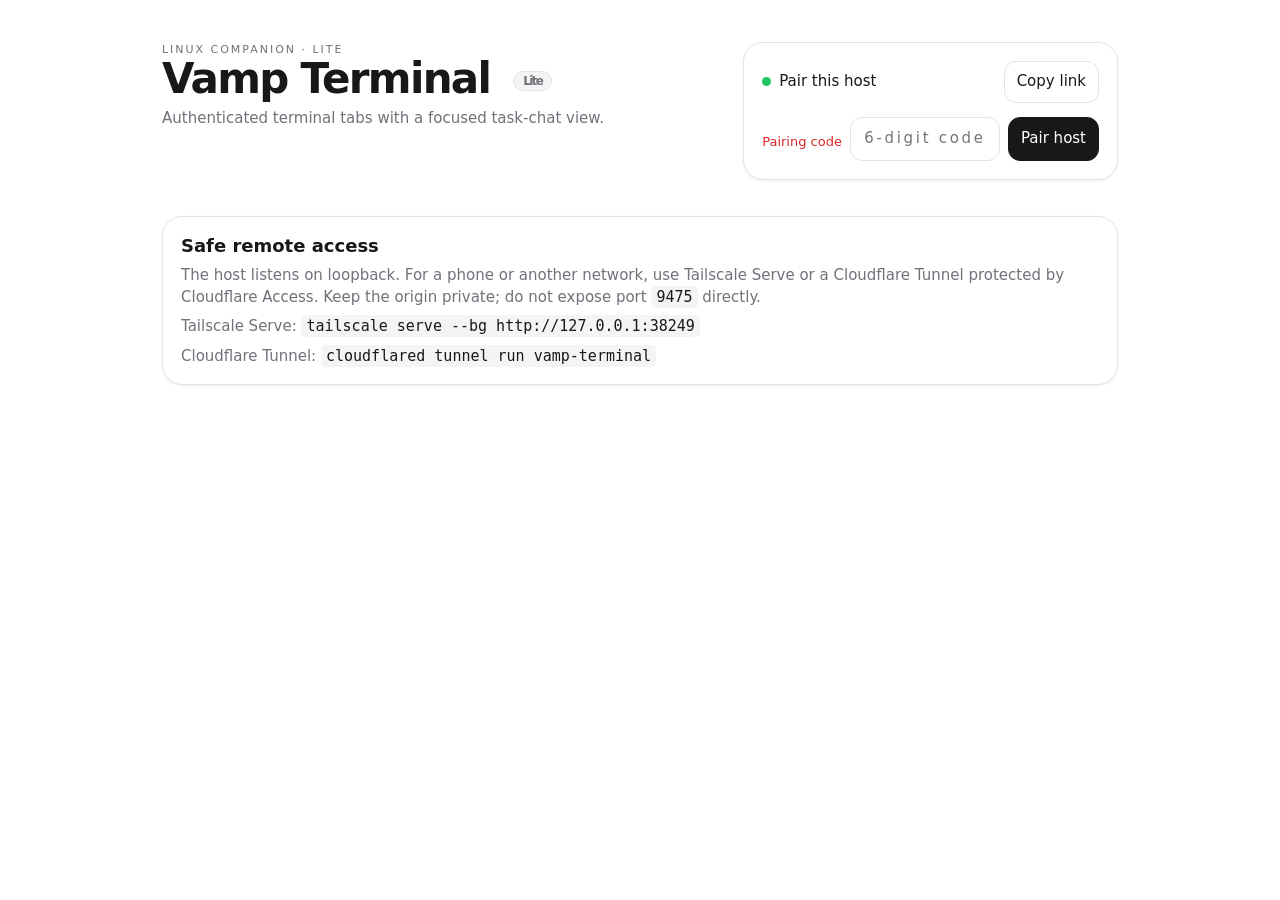
==== commit 2bcc2b69: "Persist Linux browser pairing across refresh" ====
--- a/linux-host/index.html
+++ b/linux-host/index.html
@@ -71,7 +71,11 @@
       constructor(){this.decoder=new TextDecoder();this.state='text';this.text='';this.pendingCarriageReturn=false}
       feedBytes(bytes){const value=this.decoder.decode(bytes,{stream:true});for(const character of value){const code=character.codePointAt(0);if(this.pendingCarriageReturn){this.pendingCarriageReturn=false;if(character==='\n'){this.text+='\n';continue}const newline=this.text.lastIndexOf('\n');this.text=newline>=0?this.text.slice(0,newline+1):''}if(this.state==='text'){if(code===0x1b){this.state='escape';continue}if(code===0x9b){this.state='csi';continue}if(character==='\r'){this.pendingCarriageReturn=true;continue}if(character==='\b'){this.text=this.text.slice(0,-1);continue}if(character==='\t'){this.text+='    ';continue}if(character==='\n'||code>=0x20)this.text+=character;continue}if(this.state==='escape'){if(character==='[')this.state='csi';else if(character===']')this.state='osc';else this.state='text';continue}if(this.state==='csi'){if(code>=0x40&&code<=0x7e)this.state='text';continue}if(this.state==='osc'){if(code===0x07)this.state='text';else if(code===0x1b)this.state='oscEscape';continue}if(this.state==='oscEscape')this.state=character==='\\'?'text':'osc'}if(this.text.length>24000)this.text=this.text.slice(-24000);return this.text.replace(/^\n+|\n+$/g,'')}
     }
-    const $=id=>document.getElementById(id);let token=null;let socket;let active;let maxTerminals = 8;let presentation='chat';let outputFrame=0;const tabs=new Map();const originPort=location.port||9475;$('tailscale-command').textContent=`tailscale serve --bg http://127.0.0.1:${originPort}`;$('cloudflare-command').textContent='cloudflared tunnel run vamp-terminal';
+    const pairingStorageKey='vamp-linux-pairing-v1';
+    function loadStoredPairing(){try{const value=JSON.parse(localStorage.getItem(pairingStorageKey)||'null');if(typeof value?.token==='string'&&Number(value.expiresAt)>Date.now()/1000)return value.token;localStorage.removeItem(pairingStorageKey)}catch(_){localStorage.removeItem(pairingStorageKey)}return null}
+    function rememberPairing(nextToken,expiresAt){try{localStorage.setItem(pairingStorageKey,JSON.stringify({token:nextToken,expiresAt}))}catch(_){}}
+    function forgetPairing(){try{localStorage.removeItem(pairingStorageKey)}catch(_){}}
+    const $=id=>document.getElementById(id);let token=loadStoredPairing();let socket;let active;let maxTerminals = 8;let presentation='chat';let outputFrame=0;const tabs=new Map();const originPort=location.port||9475;$('tailscale-command').textContent=`tailscale serve --bg http://127.0.0.1:${originPort}`;$('cloudflare-command').textContent='cloudflared tunnel run vamp-terminal';
     const terminalID=()=>{const bytes=new Uint8Array(16);crypto.getRandomValues(bytes);return Array.from(bytes,byte=>byte.toString(16).padStart(2,'0')).join('')};
     const decodeBase64=value=>Uint8Array.from(atob(value),character=>character.charCodeAt(0));
     const sendMessage=value=>{if(socket?.readyState===1)socket.send(JSON.stringify(value))};
@@ -93,8 +97,8 @@
     function send(data){if(socket?.readyState===1&&active){sendMessage({type:'input',terminalID:active,data});return true}return false}
     function setPresentation(mode){presentation=mode==='terminal'?'terminal':'chat';document.body.classList.toggle('chat-mode',presentation==='chat');document.body.classList.toggle('terminal-mode',presentation==='terminal');$('mode-chat').setAttribute('aria-pressed',String(presentation==='chat'));$('mode-terminal').setAttribute('aria-pressed',String(presentation==='terminal'));$('command').placeholder=presentation==='chat'?'Ask this shell to do something…':'Type terminal input…';if(presentation==='chat')renderChat();else requestAnimationFrame(()=>resizeTerminal(tabs.get(active)))}
     function submitComposer(){const input=$('command');const value=input.value.replace(/\u0000/g,'');const node=tabs.get(active);if(!value.trim()||!node)return;if(presentation==='chat'){if(node.state!=='ready'){showNotice('This shell is still opening. Your message stays in the composer.');return}if(node.turns.at(-1)?.state==='working')node.turns.at(-1).state='complete';node.lastSubmittedCommand=value;node.responseSemantic=new SemanticStream();node.turns.push({command:value,response:'',state:'working'});if(!send(value+'\r')){node.turns.pop();showNotice('The host connection is not ready.');return}node.draft='';input.value='';showNotice('');renderChat(true);return}if(send(value+'\r')){node.draft='';input.value=''}}
-    function connect(){if(!token)return;const url=new URL('/ws',location.href);url.protocol=location.protocol==='https:'?'wss:':'ws:';socket=new WebSocket(url,['vamp-auth',token]);socket.onopen=()=>{document.body.classList.add('connected');$('status').textContent='Connected';$('workspace').hidden=false;tabs.clear();active=null;showNotice('');openTab()};socket.onmessage=event=>{const message=JSON.parse(event.data);const terminalId=message.terminalID;if(message.type==='terminalReady'){const node=tabs.get(terminalId);if(node){maxTerminals=Number(message.capabilities?.maxTerminals)||maxTerminals;node.state='ready';node.title=message.title||node.title;showNotice('');renderTabs();renderChat();if(presentation==='terminal')requestAnimationFrame(()=>resizeTerminal(node))}}if(message.type==='terminalOutput'){const node=tabs.get(terminalId);if(node){const bytes=message.encoding==='base64'?decodeBase64(message.data):new TextEncoder().encode(message.data||'');const text=node.decoder.decode(bytes,{stream:true});node.vt.feed(text);node.output=node.vt.render();if(node.responseSemantic&&node.turns.length){const turn=node.turns.at(-1);turn.response=node.responseSemantic.feedBytes(bytes);if(looksLikeShellPrompt(turn.response))turn.state='complete';if(active===node.id&&presentation==='chat')renderChat(true)}if(active===node.id&&presentation==='terminal')scheduleOutput(node)}}if(message.type==='terminalClosed'){const node=tabs.get(terminalId);if(node){node.decoder.decode();if(node.turns.at(-1))node.turns.at(-1).state='complete'}removeTab(terminalId);if(!tabs.size&&socket?.readyState===1)openTab()}if(message.type==='error'){const node=tabs.get(terminalId);const code=message.code||'host-error';const text=code==='capacity'?`Terminal limit reached (${maxTerminals}). Close a tab to open another.`:code==='invalid-workspace'?'That workspace is not available. Choose another folder.':code==='spawn-failed'?'The host could not start that terminal. Try again.':message.message||'The host rejected this terminal action.';if(node?.state==='opening')removeTab(terminalId,text);else showNotice(text)}};socket.onclose=event=>{document.body.classList.remove('connected');$('status').textContent='Disconnected';if(event.code===1008||event.code===1006)token=null}}
-    $('pair-form').onsubmit=async event=>{event.preventDefault();const button=$('pair');const error=$('pair-error');const code=$('pair-code').value.trim();if(!/^\d{6}$/.test(code)){error.textContent='Enter the six-digit code from the host.';return}button.disabled=true;error.textContent='';try{const response=await fetch('/api/pair',{method:'POST',headers:{'Content-Type':'application/json'},body:JSON.stringify({code})});const body=await response.json();if(!response.ok){error.textContent=response.status===429?'Too many attempts. Rotate the code on the host.':'Pairing code rejected or expired.';return}token=body.token;connect()}catch(_){error.textContent='Could not reach the host. Check the connection and try again.'}finally{button.disabled=false}};
+    function connect(){if(!token)return;const url=new URL('/ws',location.href);url.protocol=location.protocol==='https:'?'wss:':'ws:';socket=new WebSocket(url,['vamp-auth',token]);socket.onopen=()=>{document.body.classList.add('connected');$('status').textContent='Connected';$('workspace').hidden=false;tabs.clear();active=null;showNotice('');openTab()};socket.onmessage=event=>{const message=JSON.parse(event.data);const terminalId=message.terminalID;if(message.type==='terminalReady'){const node=tabs.get(terminalId);if(node){maxTerminals=Number(message.capabilities?.maxTerminals)||maxTerminals;node.state='ready';node.title=message.title||node.title;showNotice('');renderTabs();renderChat();if(presentation==='terminal')requestAnimationFrame(()=>resizeTerminal(node))}}if(message.type==='terminalOutput'){const node=tabs.get(terminalId);if(node){const bytes=message.encoding==='base64'?decodeBase64(message.data):new TextEncoder().encode(message.data||'');const text=node.decoder.decode(bytes,{stream:true});node.vt.feed(text);node.output=node.vt.render();if(node.responseSemantic&&node.turns.length){const turn=node.turns.at(-1);turn.response=node.responseSemantic.feedBytes(bytes);if(looksLikeShellPrompt(turn.response))turn.state='complete';if(active===node.id&&presentation==='chat')renderChat(true)}if(active===node.id&&presentation==='terminal')scheduleOutput(node)}}if(message.type==='terminalClosed'){const node=tabs.get(terminalId);if(node){node.decoder.decode();if(node.turns.at(-1))node.turns.at(-1).state='complete'}removeTab(terminalId);if(!tabs.size&&socket?.readyState===1)openTab()}if(message.type==='error'){const node=tabs.get(terminalId);const code=message.code||'host-error';const text=code==='capacity'?`Terminal limit reached (${maxTerminals}). Close a tab to open another.`:code==='invalid-workspace'?'That workspace is not available. Choose another folder.':code==='spawn-failed'?'The host could not start that terminal. Try again.':message.message||'The host rejected this terminal action.';if(node?.state==='opening')removeTab(terminalId,text);else showNotice(text)}};socket.onclose=event=>{document.body.classList.remove('connected');$('status').textContent='Disconnected';if(event.code===1008){token=null;forgetPairing()}}}
+    $('pair-form').onsubmit=async event=>{event.preventDefault();const button=$('pair');const error=$('pair-error');const code=$('pair-code').value.trim();if(!/^\d{6}$/.test(code)){error.textContent='Enter the six-digit code from the host.';return}button.disabled=true;error.textContent='';try{const response=await fetch('/api/pair',{method:'POST',headers:{'Content-Type':'application/json'},body:JSON.stringify({code})});const body=await response.json();if(!response.ok){error.textContent=response.status===429?'Too many attempts. Rotate the code on the host.':'Pairing code rejected or expired.';return}token=body.token;rememberPairing(body.token,body.expiresAt);connect()}catch(_){error.textContent='Could not reach the host. Check the connection and try again.'}finally{button.disabled=false}};
     $('pair-code').oninput=()=>{$('pair-code').value=$('pair-code').value.replace(/\D/g,'').slice(0,6)};$('send').onclick=submitComposer;$('command').oninput=()=>{const node=tabs.get(active);if(node)node.draft=$('command').value};$('command').onkeydown=event=>{if(event.key==='Enter'){event.preventDefault();submitComposer()}};$('output').onscroll=()=>{const node=tabs.get(active);if(node)node.scrollTop=$('output').scrollTop};$('mode-chat').onclick=()=>setPresentation('chat');$('mode-terminal').onclick=()=>setPresentation('terminal');document.querySelectorAll('[data-key]').forEach(button=>button.onclick=()=>send(button.dataset.key));$('new').onclick=()=>openTab();$('copy-output').onclick=()=>navigator.clipboard?.writeText($('output').textContent);$('paste').onclick=async()=>{try{const value=await navigator.clipboard.readText();if(presentation==='chat'){$('command').value+=value;$('command').dispatchEvent(new Event('input'))}else send(value)}catch{say('\n[clipboard] Safari did not grant paste access.\n')}};$('copy-link').onclick=()=>navigator.clipboard?.writeText(location.href);
     let viewportFrame=0;const updateViewport=()=>{const viewport=visualViewport;document.documentElement.style.setProperty('--visual-height',(viewport?.height||innerHeight)+'px');document.documentElement.style.setProperty('--visual-page-top',(viewport?.pageTop??scrollY)+'px');if(viewportFrame)return;viewportFrame=requestAnimationFrame(()=>{viewportFrame=0;resizeTerminal(tabs.get(active))})};visualViewport?.addEventListener('resize',updateViewport,{passive:true});visualViewport?.addEventListener('scroll',updateViewport,{passive:true});addEventListener('resize',updateViewport,{passive:true});updateViewport();setPresentation('chat');if(token)connect();
   </script>
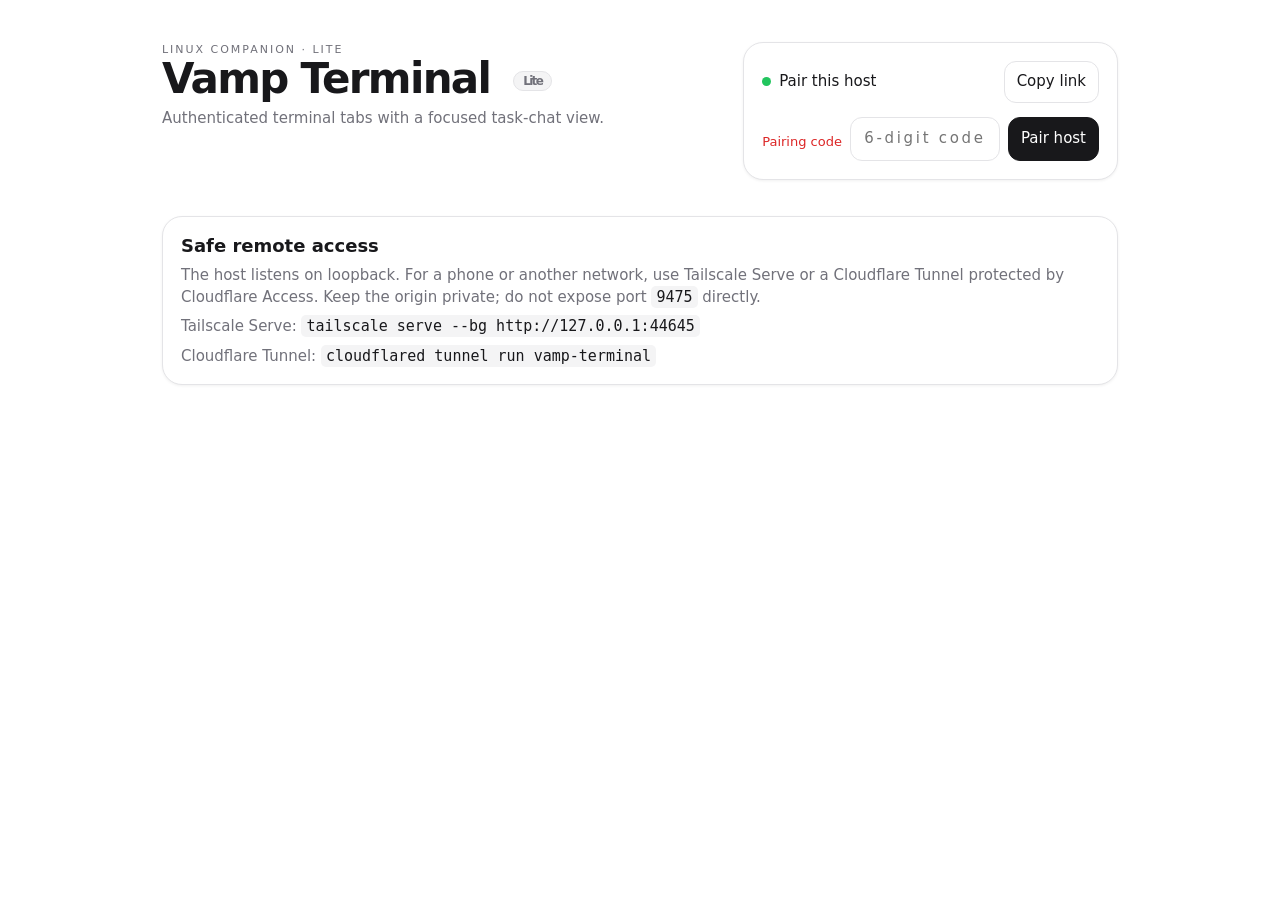
==== commit c7106b63: "Add semantic Claude Chat to Linux host" ====
--- a/linux-host/index.html
+++ b/linux-host/index.html
@@ -85,19 +85,20 @@
     function scheduleOutput(node,follow=true){if(!node||active!==node.id)return;node.followOutput=follow;if(outputFrame)return;outputFrame=requestAnimationFrame(()=>{outputFrame=0;const current=tabs.get(active);if(current)updateOutput(current,current.followOutput)})}
     function say(text){if(!active)return;const node=tabs.get(active);if(!node)return;node.output+=text;scheduleOutput(node)}
     function looksLikeShellPrompt(text){const finalLine=String(text||'').split('\n').at(-1)||'';return /(?:^|\s)[$#%❯>]\s*$/.test(finalLine)}
-    function cleanedResponse(turn){const lines=(turn.response||'').replace(/^\s*\n?/,'').split('\n');if(lines[0]?.includes(turn.command))lines.shift();if(lines.length>1&&/^\s*(?:[^\n]*[%$#❯]|>)\s*$/.test(lines[lines.length-1]))lines.pop();return lines.join('\n').trimEnd()}
-    function renderChat(follow=false){const root=$('chat');const node=tabs.get(active);root.replaceChildren();if(!node||!node.turns.length){const empty=document.createElement('div');empty.className='chat-empty';const title=document.createElement('strong');title.textContent=node?.state==='opening'?'Opening this shell…':'Start a task';const detail=document.createElement('span');detail.textContent='Commands sent here become readable, command-scoped chat turns. Full terminal state remains available in Terminal.';empty.append(title,detail);root.append(empty);return}for(const turn of node.turns){const article=document.createElement('article');article.className='turn';const meta=document.createElement('div');meta.className='message-meta';meta.textContent=`You · ${node.title}`;const request=document.createElement('div');request.className='user-message';request.textContent=turn.command;const response=document.createElement('div');response.className='response-card';const head=document.createElement('div');head.className='response-head';const label=document.createElement('span');label.textContent='Shell response';const state=document.createElement('span');state.className='response-state';state.textContent=turn.state==='working'?'Streaming':'Completed';head.append(label,state);const body=document.createElement('div');const value=cleanedResponse(turn);body.className='response-body'+(value?'':' empty');body.textContent=value||(turn.state==='working'?'Waiting for output…':'No output.');response.append(head,body);article.append(meta,request,response);root.append(article)}if(follow)requestAnimationFrame(()=>{root.scrollTop=root.scrollHeight})}
+    function cleanedResponse(turn){if(turn.provider)return String(turn.response||'').trimEnd();const lines=(turn.response||'').replace(/^\s*\n?/,'').split('\n');if(lines[0]?.includes(turn.command))lines.shift();if(lines.length>1&&/^\s*(?:[^\n]*[%$#❯]|>)\s*$/.test(lines[lines.length-1]))lines.pop();return lines.join('\n').trimEnd()}
+    function renderChat(follow=false){const root=$('chat');const node=tabs.get(active);root.replaceChildren();if(!node||!node.turns.length){const empty=document.createElement('div');empty.className='chat-empty';const title=document.createElement('strong');title.textContent=node?.state==='opening'?'Opening this shell…':'Start Claude Chat';const detail=document.createElement('span');detail.textContent='Type “claude” once to start provider-native Chat. Terminal remains available for raw shell commands.';empty.append(title,detail);root.append(empty);return}for(const turn of node.turns){const article=document.createElement('article');article.className='turn';const meta=document.createElement('div');meta.className='message-meta';meta.textContent=`You · ${node.title}`;const request=document.createElement('div');request.className='user-message';request.textContent=turn.command;const response=document.createElement('div');response.className='response-card';const head=document.createElement('div');head.className='response-head';const label=document.createElement('span');label.textContent=turn.provider==='claude'?'Claude response':'Shell response';const state=document.createElement('span');state.className='response-state';state.textContent=turn.state==='working'?'Streaming':turn.state==='failed'?'Failed':'Completed';head.append(label,state);const body=document.createElement('div');const value=cleanedResponse(turn);body.className='response-body'+(value?'':' empty');body.textContent=value||(turn.state==='working'?'Waiting for agent response…':'No output.');response.append(head,body);article.append(meta,request,response);root.append(article)}if(follow)requestAnimationFrame(()=>{root.scrollTop=root.scrollHeight})}
     function renderTabs(){const root=$('tabs');const existing=new Map([...root.children].map(element=>[element.dataset.terminalId,element]));const visible=new Set();for(const node of tabs.values()){visible.add(node.id);let tab=existing.get(node.id);if(!tab){tab=document.createElement('div');tab.dataset.terminalId=node.id;const selectButton=document.createElement('button');selectButton.className='tab-select';selectButton.onclick=()=>select(node.id);const close=document.createElement('button');close.className='close';close.textContent='×';close.title='Close terminal';close.setAttribute('aria-label','Close terminal');close.onclick=()=>closeTab(node.id);tab.append(selectButton,close);root.append(tab)}tab.className='tab'+(node.id===active?' active':'');tab.querySelector('.tab-select').textContent=node.title+(node.state==='opening'?' · opening':'')}existing.forEach((tab,id)=>{if(!visible.has(id))tab.remove()});updateNewButton();requestAnimationFrame(()=>root.querySelector('.tab.active')?.scrollIntoView({block:'nearest',inline:'nearest'}))}
-    function select(id){const previous=tabs.get(active);if(previous){previous.scrollTop=$('output').scrollTop;previous.draft=$('command').value}active=id;const node=tabs.get(id);$('command').value=node?.draft||'';updateOutput(node,false);renderChat();renderTabs();if(presentation==='terminal')requestAnimationFrame(()=>resizeTerminal(node))}
+    function select(id){const previous=tabs.get(active);if(previous){previous.scrollTop=$('output').scrollTop;previous.draft=$('command').value}active=id;const node=tabs.get(id);$('command').value=node?.draft||'';$('command').placeholder=presentation==='terminal'?'Type terminal input…':node?.agent==='claude'?'Message Claude…':'Type “claude” to start Chat…';updateOutput(node,false);renderChat();renderTabs();if(presentation==='terminal')requestAnimationFrame(()=>resizeTerminal(node))}
     function terminalSize(){const output=$('output'),style=getComputedStyle(output),probe=document.createElement('span');probe.textContent='MMMMMMMMMM';probe.style.cssText=`position:absolute;visibility:hidden;white-space:pre;font:${style.font}`;document.body.append(probe);const cellWidth=probe.getBoundingClientRect().width/10,cellHeight=parseFloat(style.lineHeight)||20;probe.remove();return{cols:Math.max(20,Math.floor((output.clientWidth-parseFloat(style.paddingLeft)-parseFloat(style.paddingRight))/cellWidth)),rows:Math.max(4,Math.floor((output.clientHeight-parseFloat(style.paddingTop)-parseFloat(style.paddingBottom))/cellHeight))}}
     function resizeTerminal(node){if(presentation!=='terminal'||!node||socket?.readyState!==1)return;const size=terminalSize();const key=`${size.cols}x${size.rows}`;if(node.lastSize===key)return;node.lastSize=key;node.vt.resize(size.cols,size.rows);node.output=node.vt.render();sendMessage({type:'resize',terminalID:node.id,...size});if(active===node.id)scheduleOutput(node,false)}
     function removeTab(id,message=''){const wasActive=active===id;tabs.delete(id);if(wasActive)active=tabs.keys().next().value;if(active)select(active);else{updateNewButton();updateOutput(null);renderChat()}if(message)showNotice(message);else if(!tabs.size)showNotice('No terminal tabs are open.')}
-    function openTab(workingDirectory='~'){if(!socket||socket.readyState!==1)return;if (tabs.size >= maxTerminals){showNotice(`Terminal limit reached (${maxTerminals}). Close a tab to open another.`);updateNewButton();return}const id=terminalID();const title='Terminal '+(tabs.size+1);tabs.set(id,{id,title,output:'',decoder:new TextDecoder(),vt:new TerminalScreen(),draft:'',scrollTop:0,state:'opening',turns:[],responseSemantic:null,lastSubmittedCommand:null});showNotice('');sendMessage({type:'open',terminalID:id,title,workingDirectory});select(id)}
+    function openTab(workingDirectory='~'){if(!socket||socket.readyState!==1)return;if (tabs.size >= maxTerminals){showNotice(`Terminal limit reached (${maxTerminals}). Close a tab to open another.`);updateNewButton();return}const id=terminalID();const title='Terminal '+(tabs.size+1);tabs.set(id,{id,title,output:'',decoder:new TextDecoder(),vt:new TerminalScreen(),draft:'',scrollTop:0,state:'opening',turns:[],responseSemantic:null,lastSubmittedCommand:null,agent:null,agentBusy:false});showNotice('');sendMessage({type:'open',terminalID:id,title,workingDirectory});select(id)}
     function closeTab(id){sendMessage({type:'close',terminalID:id});removeTab(id);if(!tabs.size&&socket?.readyState===1)openTab()}
     function send(data){if(socket?.readyState===1&&active){sendMessage({type:'input',terminalID:active,data});return true}return false}
-    function setPresentation(mode){presentation=mode==='terminal'?'terminal':'chat';document.body.classList.toggle('chat-mode',presentation==='chat');document.body.classList.toggle('terminal-mode',presentation==='terminal');$('mode-chat').setAttribute('aria-pressed',String(presentation==='chat'));$('mode-terminal').setAttribute('aria-pressed',String(presentation==='terminal'));$('command').placeholder=presentation==='chat'?'Ask this shell to do something…':'Type terminal input…';if(presentation==='chat')renderChat();else requestAnimationFrame(()=>resizeTerminal(tabs.get(active)))}
-    function submitComposer(){const input=$('command');const value=input.value.replace(/\u0000/g,'');const node=tabs.get(active);if(!value.trim()||!node)return;if(presentation==='chat'){if(node.state!=='ready'){showNotice('This shell is still opening. Your message stays in the composer.');return}if(node.turns.at(-1)?.state==='working')node.turns.at(-1).state='complete';node.lastSubmittedCommand=value;node.responseSemantic=new SemanticStream();node.turns.push({command:value,response:'',state:'working'});if(!send(value+'\r')){node.turns.pop();showNotice('The host connection is not ready.');return}node.draft='';input.value='';showNotice('');renderChat(true);return}if(send(value+'\r')){node.draft='';input.value=''}}
-    function connect(){if(!token)return;const url=new URL('/ws',location.href);url.protocol=location.protocol==='https:'?'wss:':'ws:';socket=new WebSocket(url,['vamp-auth',token]);socket.onopen=()=>{document.body.classList.add('connected');$('status').textContent='Connected';$('workspace').hidden=false;tabs.clear();active=null;showNotice('');openTab()};socket.onmessage=event=>{const message=JSON.parse(event.data);const terminalId=message.terminalID;if(message.type==='terminalReady'){const node=tabs.get(terminalId);if(node){maxTerminals=Number(message.capabilities?.maxTerminals)||maxTerminals;node.state='ready';node.title=message.title||node.title;showNotice('');renderTabs();renderChat();if(presentation==='terminal')requestAnimationFrame(()=>resizeTerminal(node))}}if(message.type==='terminalOutput'){const node=tabs.get(terminalId);if(node){const bytes=message.encoding==='base64'?decodeBase64(message.data):new TextEncoder().encode(message.data||'');const text=node.decoder.decode(bytes,{stream:true});node.vt.feed(text);node.output=node.vt.render();if(node.responseSemantic&&node.turns.length){const turn=node.turns.at(-1);turn.response=node.responseSemantic.feedBytes(bytes);if(looksLikeShellPrompt(turn.response))turn.state='complete';if(active===node.id&&presentation==='chat')renderChat(true)}if(active===node.id&&presentation==='terminal')scheduleOutput(node)}}if(message.type==='terminalClosed'){const node=tabs.get(terminalId);if(node){node.decoder.decode();if(node.turns.at(-1))node.turns.at(-1).state='complete'}removeTab(terminalId);if(!tabs.size&&socket?.readyState===1)openTab()}if(message.type==='error'){const node=tabs.get(terminalId);const code=message.code||'host-error';const text=code==='capacity'?`Terminal limit reached (${maxTerminals}). Close a tab to open another.`:code==='invalid-workspace'?'That workspace is not available. Choose another folder.':code==='spawn-failed'?'The host could not start that terminal. Try again.':message.message||'The host rejected this terminal action.';if(node?.state==='opening')removeTab(terminalId,text);else showNotice(text)}};socket.onclose=event=>{document.body.classList.remove('connected');$('status').textContent='Disconnected';if(event.code===1008){token=null;forgetPairing()}}}
+    function setPresentation(mode){presentation=mode==='terminal'?'terminal':'chat';document.body.classList.toggle('chat-mode',presentation==='chat');document.body.classList.toggle('terminal-mode',presentation==='terminal');$('mode-chat').setAttribute('aria-pressed',String(presentation==='chat'));$('mode-terminal').setAttribute('aria-pressed',String(presentation==='terminal'));const node=tabs.get(active);$('command').placeholder=presentation==='terminal'?'Type terminal input…':node?.agent==='claude'?'Message Claude…':'Type “claude” to start Chat…';if(presentation==='chat')renderChat();else requestAnimationFrame(()=>resizeTerminal(node))}
+    function submitComposer(){const input=$('command');const value=input.value.replace(/\u0000/g,'');const node=tabs.get(active);if(!value.trim()||!node)return;if(presentation==='chat'){if(node.state!=='ready'){showNotice('This shell is still opening. Your message stays in the composer.');return}if(!node.agent&&value.trim().toLowerCase()==='claude'){node.agent='claude';node.title='Claude';node.turns.push({command:value,response:'Claude Code Chat is ready. Send your next message.',state:'complete',provider:'claude'});node.draft='';input.value='';renderTabs();setPresentation('chat');renderChat(true);return}if(node.agent==='claude'){if(node.agentBusy){showNotice('Claude is still working on the previous message.');return}if(socket?.readyState!==1){showNotice('The host connection is not ready. Your message stays in the composer.');return}node.agentBusy=true;node.responseSemantic=null;node.turns.push({command:value,response:'',state:'working',provider:'claude'});sendMessage({type:'agentPrompt',terminalID:node.id,provider:'claude',prompt:value});node.draft='';input.value='';showNotice('');renderChat(true);return}if(node.turns.at(-1)?.state==='working')node.turns.at(-1).state='complete';node.lastSubmittedCommand=value;node.responseSemantic=new SemanticStream();node.turns.push({command:value,response:'',state:'working'});if(!send(value+'\r')){node.turns.pop();showNotice('The host connection is not ready.');return}node.draft='';input.value='';showNotice('');renderChat(true);return}if(send(value+'\r')){node.draft='';input.value=''}}
+    function applyAgentEvent(message){const node=tabs.get(message.terminalID);const turn=node?.turns.at(-1);if(!node||!turn||turn.provider!==message.provider)return;if(message.eventType==='messageDelta'){turn.response=(turn.response||'')+(message.text||'');if(turn.response.length>24000)turn.response=turn.response.slice(-24000)}else if(message.eventType==='completed'){turn.state='complete';node.agentBusy=false}else if(message.eventType==='failed'){turn.state='failed';turn.response=message.message||'Claude failed to answer.';node.agentBusy=false}if(active===node.id&&presentation==='chat')renderChat(true)}
+    function connect(){if(!token)return;const url=new URL('/ws',location.href);url.protocol=location.protocol==='https:'?'wss:':'ws:';socket=new WebSocket(url,['vamp-auth',token]);socket.onopen=()=>{document.body.classList.add('connected');$('status').textContent='Connected';$('workspace').hidden=false;tabs.clear();active=null;showNotice('');openTab()};socket.onmessage=event=>{const message=JSON.parse(event.data);const terminalId=message.terminalID;if(message.type==='agentEvent'){applyAgentEvent(message);return}if(message.type==='terminalReady'){const node=tabs.get(terminalId);if(node){maxTerminals=Number(message.capabilities?.maxTerminals)||maxTerminals;node.state='ready';node.title=message.title||node.title;showNotice('');renderTabs();renderChat();if(presentation==='terminal')requestAnimationFrame(()=>resizeTerminal(node))}}if(message.type==='terminalOutput'){const node=tabs.get(terminalId);if(node){const bytes=message.encoding==='base64'?decodeBase64(message.data):new TextEncoder().encode(message.data||'');const text=node.decoder.decode(bytes,{stream:true});node.vt.feed(text);node.output=node.vt.render();if(node.responseSemantic&&node.turns.length){const turn=node.turns.at(-1);turn.response=node.responseSemantic.feedBytes(bytes);if(looksLikeShellPrompt(turn.response))turn.state='complete';if(active===node.id&&presentation==='chat')renderChat(true)}if(active===node.id&&presentation==='terminal')scheduleOutput(node)}}if(message.type==='terminalClosed'){const node=tabs.get(terminalId);if(node){node.decoder.decode();if(node.turns.at(-1))node.turns.at(-1).state='complete'}removeTab(terminalId);if(!tabs.size&&socket?.readyState===1)openTab()}if(message.type==='error'){const node=tabs.get(terminalId);const code=message.code||'host-error';const text=code==='capacity'?`Terminal limit reached (${maxTerminals}). Close a tab to open another.`:code==='invalid-workspace'?'That workspace is not available. Choose another folder.':code==='spawn-failed'?'The host could not start that terminal. Try again.':message.message||'The host rejected this terminal action.';if(node?.agentBusy){const turn=node.turns.at(-1);if(turn){turn.state='failed';turn.response=text}node.agentBusy=false;renderChat(true)}else if(node?.state==='opening')removeTab(terminalId,text);else showNotice(text)}};socket.onclose=event=>{document.body.classList.remove('connected');$('status').textContent='Disconnected';if(event.code===1008){token=null;forgetPairing()}}}
     $('pair-form').onsubmit=async event=>{event.preventDefault();const button=$('pair');const error=$('pair-error');const code=$('pair-code').value.trim();if(!/^\d{6}$/.test(code)){error.textContent='Enter the six-digit code from the host.';return}button.disabled=true;error.textContent='';try{const response=await fetch('/api/pair',{method:'POST',headers:{'Content-Type':'application/json'},body:JSON.stringify({code})});const body=await response.json();if(!response.ok){error.textContent=response.status===429?'Too many attempts. Rotate the code on the host.':'Pairing code rejected or expired.';return}token=body.token;rememberPairing(body.token,body.expiresAt);connect()}catch(_){error.textContent='Could not reach the host. Check the connection and try again.'}finally{button.disabled=false}};
     $('pair-code').oninput=()=>{$('pair-code').value=$('pair-code').value.replace(/\D/g,'').slice(0,6)};$('send').onclick=submitComposer;$('command').oninput=()=>{const node=tabs.get(active);if(node)node.draft=$('command').value};$('command').onkeydown=event=>{if(event.key==='Enter'){event.preventDefault();submitComposer()}};$('output').onscroll=()=>{const node=tabs.get(active);if(node)node.scrollTop=$('output').scrollTop};$('mode-chat').onclick=()=>setPresentation('chat');$('mode-terminal').onclick=()=>setPresentation('terminal');document.querySelectorAll('[data-key]').forEach(button=>button.onclick=()=>send(button.dataset.key));$('new').onclick=()=>openTab();$('copy-output').onclick=()=>navigator.clipboard?.writeText($('output').textContent);$('paste').onclick=async()=>{try{const value=await navigator.clipboard.readText();if(presentation==='chat'){$('command').value+=value;$('command').dispatchEvent(new Event('input'))}else send(value)}catch{say('\n[clipboard] Safari did not grant paste access.\n')}};$('copy-link').onclick=()=>navigator.clipboard?.writeText(location.href);
     let viewportFrame=0;const updateViewport=()=>{const viewport=visualViewport;document.documentElement.style.setProperty('--visual-height',(viewport?.height||innerHeight)+'px');document.documentElement.style.setProperty('--visual-page-top',(viewport?.pageTop??scrollY)+'px');if(viewportFrame)return;viewportFrame=requestAnimationFrame(()=>{viewportFrame=0;resizeTerminal(tabs.get(active))})};visualViewport?.addEventListener('resize',updateViewport,{passive:true});visualViewport?.addEventListener('scroll',updateViewport,{passive:true});addEventListener('resize',updateViewport,{passive:true});updateViewport();setPresentation('chat');if(token)connect();
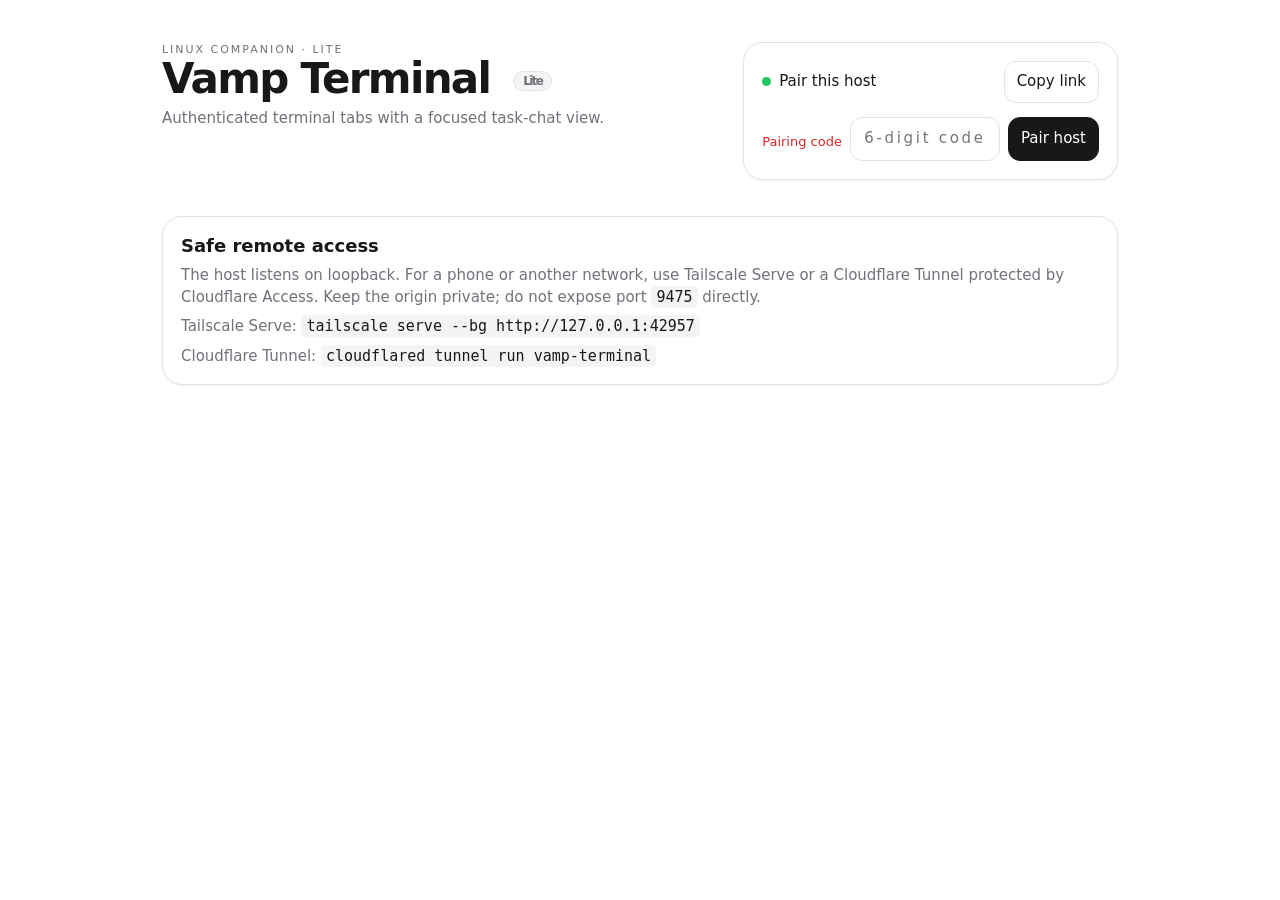
==== commit ed44e66b: "Add multi-provider Chat to Linux host" ====
--- a/linux-host/index.html
+++ b/linux-host/index.html
@@ -79,6 +79,10 @@
     const terminalID=()=>{const bytes=new Uint8Array(16);crypto.getRandomValues(bytes);return Array.from(bytes,byte=>byte.toString(16).padStart(2,'0')).join('')};
     const decodeBase64=value=>Uint8Array.from(atob(value),character=>character.charCodeAt(0));
     const sendMessage=value=>{if(socket?.readyState===1)socket.send(JSON.stringify(value))};
+    const agentProviders={claude:{name:'Claude',product:'Claude Code'},codex:{name:'Codex',product:'Codex CLI'},opencode:{name:'OpenCode',product:'OpenCode'},gemini:{name:'Gemini',product:'Gemini CLI'}};
+    const agentAliases={chatgpt:'codex','open-code':'opencode'};
+    const agentProvider=value=>{const key=String(value||'').trim().toLowerCase();return agentAliases[key]||key};
+    const agentName=provider=>agentProviders[provider]?.name||'Agent';
     function showNotice(message){const notice=$('notice');notice.textContent=message;notice.hidden=!message}
     function updateNewButton(){const button=$('new');const atCapacity=tabs.size>=maxTerminals;button.disabled = atCapacity;button.title=atCapacity?`Terminal limit reached (${maxTerminals})`:'Open a new terminal';button.setAttribute('aria-label',button.title)}
     function updateOutput(node,follow=true){const output=$('output');output.textContent=node?.output||'';output.classList.toggle('empty',!node?.output);output.dataset.empty=node?.state==='opening'?'Opening shell…':'No output yet.';if(follow)output.scrollTop=output.scrollHeight;else output.scrollTop=node?.scrollTop||0}
@@ -86,18 +90,18 @@
     function say(text){if(!active)return;const node=tabs.get(active);if(!node)return;node.output+=text;scheduleOutput(node)}
     function looksLikeShellPrompt(text){const finalLine=String(text||'').split('\n').at(-1)||'';return /(?:^|\s)[$#%❯>]\s*$/.test(finalLine)}
     function cleanedResponse(turn){if(turn.provider)return String(turn.response||'').trimEnd();const lines=(turn.response||'').replace(/^\s*\n?/,'').split('\n');if(lines[0]?.includes(turn.command))lines.shift();if(lines.length>1&&/^\s*(?:[^\n]*[%$#❯]|>)\s*$/.test(lines[lines.length-1]))lines.pop();return lines.join('\n').trimEnd()}
-    function renderChat(follow=false){const root=$('chat');const node=tabs.get(active);root.replaceChildren();if(!node||!node.turns.length){const empty=document.createElement('div');empty.className='chat-empty';const title=document.createElement('strong');title.textContent=node?.state==='opening'?'Opening this shell…':'Start Claude Chat';const detail=document.createElement('span');detail.textContent='Type “claude” once to start provider-native Chat. Terminal remains available for raw shell commands.';empty.append(title,detail);root.append(empty);return}for(const turn of node.turns){const article=document.createElement('article');article.className='turn';const meta=document.createElement('div');meta.className='message-meta';meta.textContent=`You · ${node.title}`;const request=document.createElement('div');request.className='user-message';request.textContent=turn.command;const response=document.createElement('div');response.className='response-card';const head=document.createElement('div');head.className='response-head';const label=document.createElement('span');label.textContent=turn.provider==='claude'?'Claude response':'Shell response';const state=document.createElement('span');state.className='response-state';state.textContent=turn.state==='working'?'Streaming':turn.state==='failed'?'Failed':'Completed';head.append(label,state);const body=document.createElement('div');const value=cleanedResponse(turn);body.className='response-body'+(value?'':' empty');body.textContent=value||(turn.state==='working'?'Waiting for agent response…':'No output.');response.append(head,body);article.append(meta,request,response);root.append(article)}if(follow)requestAnimationFrame(()=>{root.scrollTop=root.scrollHeight})}
+    function renderChat(follow=false){const root=$('chat');const node=tabs.get(active);root.replaceChildren();if(!node||!node.turns.length){const empty=document.createElement('div');empty.className='chat-empty';const title=document.createElement('strong');title.textContent=node?.state==='opening'?'Opening this shell…':'Start Agent Chat';const detail=document.createElement('span');detail.textContent='Type claude, codex, opencode, or gemini once. Terminal remains available for raw shell commands and interactive agents.';empty.append(title,detail);root.append(empty);return}for(const turn of node.turns){const article=document.createElement('article');article.className='turn';const meta=document.createElement('div');meta.className='message-meta';meta.textContent=`You · ${node.title}`;const request=document.createElement('div');request.className='user-message';request.textContent=turn.command;const response=document.createElement('div');response.className='response-card';const head=document.createElement('div');head.className='response-head';const label=document.createElement('span');label.textContent=turn.provider?`${agentName(turn.provider)} response`:'Shell response';const state=document.createElement('span');state.className='response-state';state.textContent=turn.state==='working'?'Streaming':turn.state==='failed'?'Failed':'Completed';head.append(label,state);const body=document.createElement('div');const value=cleanedResponse(turn);body.className='response-body'+(value?'':' empty');body.textContent=value||(turn.state==='working'?'Waiting for agent response…':'No output.');response.append(head,body);article.append(meta,request,response);root.append(article)}if(follow)requestAnimationFrame(()=>{root.scrollTop=root.scrollHeight})}
     function renderTabs(){const root=$('tabs');const existing=new Map([...root.children].map(element=>[element.dataset.terminalId,element]));const visible=new Set();for(const node of tabs.values()){visible.add(node.id);let tab=existing.get(node.id);if(!tab){tab=document.createElement('div');tab.dataset.terminalId=node.id;const selectButton=document.createElement('button');selectButton.className='tab-select';selectButton.onclick=()=>select(node.id);const close=document.createElement('button');close.className='close';close.textContent='×';close.title='Close terminal';close.setAttribute('aria-label','Close terminal');close.onclick=()=>closeTab(node.id);tab.append(selectButton,close);root.append(tab)}tab.className='tab'+(node.id===active?' active':'');tab.querySelector('.tab-select').textContent=node.title+(node.state==='opening'?' · opening':'')}existing.forEach((tab,id)=>{if(!visible.has(id))tab.remove()});updateNewButton();requestAnimationFrame(()=>root.querySelector('.tab.active')?.scrollIntoView({block:'nearest',inline:'nearest'}))}
-    function select(id){const previous=tabs.get(active);if(previous){previous.scrollTop=$('output').scrollTop;previous.draft=$('command').value}active=id;const node=tabs.get(id);$('command').value=node?.draft||'';$('command').placeholder=presentation==='terminal'?'Type terminal input…':node?.agent==='claude'?'Message Claude…':'Type “claude” to start Chat…';updateOutput(node,false);renderChat();renderTabs();if(presentation==='terminal')requestAnimationFrame(()=>resizeTerminal(node))}
+    function select(id){const previous=tabs.get(active);if(previous){previous.scrollTop=$('output').scrollTop;previous.draft=$('command').value}active=id;const node=tabs.get(id);$('command').value=node?.draft||'';$('command').placeholder=presentation==='terminal'?'Type terminal input…':node?.agent?`Message ${agentName(node.agent)}…`:'Type an agent name to start Chat…';updateOutput(node,false);renderChat();renderTabs();if(presentation==='terminal')requestAnimationFrame(()=>resizeTerminal(node))}
     function terminalSize(){const output=$('output'),style=getComputedStyle(output),probe=document.createElement('span');probe.textContent='MMMMMMMMMM';probe.style.cssText=`position:absolute;visibility:hidden;white-space:pre;font:${style.font}`;document.body.append(probe);const cellWidth=probe.getBoundingClientRect().width/10,cellHeight=parseFloat(style.lineHeight)||20;probe.remove();return{cols:Math.max(20,Math.floor((output.clientWidth-parseFloat(style.paddingLeft)-parseFloat(style.paddingRight))/cellWidth)),rows:Math.max(4,Math.floor((output.clientHeight-parseFloat(style.paddingTop)-parseFloat(style.paddingBottom))/cellHeight))}}
     function resizeTerminal(node){if(presentation!=='terminal'||!node||socket?.readyState!==1)return;const size=terminalSize();const key=`${size.cols}x${size.rows}`;if(node.lastSize===key)return;node.lastSize=key;node.vt.resize(size.cols,size.rows);node.output=node.vt.render();sendMessage({type:'resize',terminalID:node.id,...size});if(active===node.id)scheduleOutput(node,false)}
     function removeTab(id,message=''){const wasActive=active===id;tabs.delete(id);if(wasActive)active=tabs.keys().next().value;if(active)select(active);else{updateNewButton();updateOutput(null);renderChat()}if(message)showNotice(message);else if(!tabs.size)showNotice('No terminal tabs are open.')}
     function openTab(workingDirectory='~'){if(!socket||socket.readyState!==1)return;if (tabs.size >= maxTerminals){showNotice(`Terminal limit reached (${maxTerminals}). Close a tab to open another.`);updateNewButton();return}const id=terminalID();const title='Terminal '+(tabs.size+1);tabs.set(id,{id,title,output:'',decoder:new TextDecoder(),vt:new TerminalScreen(),draft:'',scrollTop:0,state:'opening',turns:[],responseSemantic:null,lastSubmittedCommand:null,agent:null,agentBusy:false});showNotice('');sendMessage({type:'open',terminalID:id,title,workingDirectory});select(id)}
     function closeTab(id){sendMessage({type:'close',terminalID:id});removeTab(id);if(!tabs.size&&socket?.readyState===1)openTab()}
     function send(data){if(socket?.readyState===1&&active){sendMessage({type:'input',terminalID:active,data});return true}return false}
-    function setPresentation(mode){presentation=mode==='terminal'?'terminal':'chat';document.body.classList.toggle('chat-mode',presentation==='chat');document.body.classList.toggle('terminal-mode',presentation==='terminal');$('mode-chat').setAttribute('aria-pressed',String(presentation==='chat'));$('mode-terminal').setAttribute('aria-pressed',String(presentation==='terminal'));const node=tabs.get(active);$('command').placeholder=presentation==='terminal'?'Type terminal input…':node?.agent==='claude'?'Message Claude…':'Type “claude” to start Chat…';if(presentation==='chat')renderChat();else requestAnimationFrame(()=>resizeTerminal(node))}
-    function submitComposer(){const input=$('command');const value=input.value.replace(/\u0000/g,'');const node=tabs.get(active);if(!value.trim()||!node)return;if(presentation==='chat'){if(node.state!=='ready'){showNotice('This shell is still opening. Your message stays in the composer.');return}if(!node.agent&&value.trim().toLowerCase()==='claude'){node.agent='claude';node.title='Claude';node.turns.push({command:value,response:'Claude Code Chat is ready. Send your next message.',state:'complete',provider:'claude'});node.draft='';input.value='';renderTabs();setPresentation('chat');renderChat(true);return}if(node.agent==='claude'){if(node.agentBusy){showNotice('Claude is still working on the previous message.');return}if(socket?.readyState!==1){showNotice('The host connection is not ready. Your message stays in the composer.');return}node.agentBusy=true;node.responseSemantic=null;node.turns.push({command:value,response:'',state:'working',provider:'claude'});sendMessage({type:'agentPrompt',terminalID:node.id,provider:'claude',prompt:value});node.draft='';input.value='';showNotice('');renderChat(true);return}if(node.turns.at(-1)?.state==='working')node.turns.at(-1).state='complete';node.lastSubmittedCommand=value;node.responseSemantic=new SemanticStream();node.turns.push({command:value,response:'',state:'working'});if(!send(value+'\r')){node.turns.pop();showNotice('The host connection is not ready.');return}node.draft='';input.value='';showNotice('');renderChat(true);return}if(send(value+'\r')){node.draft='';input.value=''}}
-    function applyAgentEvent(message){const node=tabs.get(message.terminalID);const turn=node?.turns.at(-1);if(!node||!turn||turn.provider!==message.provider)return;if(message.eventType==='messageDelta'){turn.response=(turn.response||'')+(message.text||'');if(turn.response.length>24000)turn.response=turn.response.slice(-24000)}else if(message.eventType==='completed'){turn.state='complete';node.agentBusy=false}else if(message.eventType==='failed'){turn.state='failed';turn.response=message.message||'Claude failed to answer.';node.agentBusy=false}if(active===node.id&&presentation==='chat')renderChat(true)}
+    function setPresentation(mode){presentation=mode==='terminal'?'terminal':'chat';document.body.classList.toggle('chat-mode',presentation==='chat');document.body.classList.toggle('terminal-mode',presentation==='terminal');$('mode-chat').setAttribute('aria-pressed',String(presentation==='chat'));$('mode-terminal').setAttribute('aria-pressed',String(presentation==='terminal'));const node=tabs.get(active);$('command').placeholder=presentation==='terminal'?'Type terminal input…':node?.agent?`Message ${agentName(node.agent)}…`:'Type an agent name to start Chat…';if(presentation==='chat')renderChat();else requestAnimationFrame(()=>resizeTerminal(node))}
+    function submitComposer(){const input=$('command');const value=input.value.replace(/\u0000/g,'');const node=tabs.get(active);if(!value.trim()||!node)return;if(presentation==='chat'){if(node.state!=='ready'){showNotice('This shell is still opening. Your message stays in the composer.');return}const requestedProvider=agentProvider(value);if(!node.agent&&agentProviders[requestedProvider]){node.agent=requestedProvider;node.title=agentName(requestedProvider);node.turns.push({command:value,response:`${agentProviders[requestedProvider].product} Chat is ready. Send your next message.`,state:'complete',provider:requestedProvider});node.draft='';input.value='';renderTabs();setPresentation('chat');renderChat(true);return}if(node.agent){if(node.agentBusy){showNotice(`${agentName(node.agent)} is still working on the previous message.`);return}if(socket?.readyState!==1){showNotice('The host connection is not ready. Your message stays in the composer.');return}node.agentBusy=true;node.responseSemantic=null;node.turns.push({command:value,response:'',state:'working',provider:node.agent});sendMessage({type:'agentPrompt',terminalID:node.id,provider:node.agent,prompt:value});node.draft='';input.value='';showNotice('');renderChat(true);return}if(node.turns.at(-1)?.state==='working')node.turns.at(-1).state='complete';node.lastSubmittedCommand=value;node.responseSemantic=new SemanticStream();node.turns.push({command:value,response:'',state:'working'});if(!send(value+'\r')){node.turns.pop();showNotice('The host connection is not ready.');return}node.draft='';input.value='';showNotice('');renderChat(true);return}if(send(value+'\r')){node.draft='';input.value=''}}
+    function applyAgentEvent(message){const node=tabs.get(message.terminalID);const turn=node?.turns.at(-1);if(!node||!turn||turn.provider!==message.provider)return;if(message.eventType==='messageDelta'){turn.response=(turn.response||'')+(message.text||'');if(turn.response.length>24000)turn.response=turn.response.slice(-24000)}else if(message.eventType==='completed'){turn.state='complete';node.agentBusy=false}else if(message.eventType==='failed'){turn.state='failed';turn.response=message.message||`${agentName(message.provider)} failed to answer.`;node.agentBusy=false}if(active===node.id&&presentation==='chat')renderChat(true)}
     function connect(){if(!token)return;const url=new URL('/ws',location.href);url.protocol=location.protocol==='https:'?'wss:':'ws:';socket=new WebSocket(url,['vamp-auth',token]);socket.onopen=()=>{document.body.classList.add('connected');$('status').textContent='Connected';$('workspace').hidden=false;tabs.clear();active=null;showNotice('');openTab()};socket.onmessage=event=>{const message=JSON.parse(event.data);const terminalId=message.terminalID;if(message.type==='agentEvent'){applyAgentEvent(message);return}if(message.type==='terminalReady'){const node=tabs.get(terminalId);if(node){maxTerminals=Number(message.capabilities?.maxTerminals)||maxTerminals;node.state='ready';node.title=message.title||node.title;showNotice('');renderTabs();renderChat();if(presentation==='terminal')requestAnimationFrame(()=>resizeTerminal(node))}}if(message.type==='terminalOutput'){const node=tabs.get(terminalId);if(node){const bytes=message.encoding==='base64'?decodeBase64(message.data):new TextEncoder().encode(message.data||'');const text=node.decoder.decode(bytes,{stream:true});node.vt.feed(text);node.output=node.vt.render();if(node.responseSemantic&&node.turns.length){const turn=node.turns.at(-1);turn.response=node.responseSemantic.feedBytes(bytes);if(looksLikeShellPrompt(turn.response))turn.state='complete';if(active===node.id&&presentation==='chat')renderChat(true)}if(active===node.id&&presentation==='terminal')scheduleOutput(node)}}if(message.type==='terminalClosed'){const node=tabs.get(terminalId);if(node){node.decoder.decode();if(node.turns.at(-1))node.turns.at(-1).state='complete'}removeTab(terminalId);if(!tabs.size&&socket?.readyState===1)openTab()}if(message.type==='error'){const node=tabs.get(terminalId);const code=message.code||'host-error';const text=code==='capacity'?`Terminal limit reached (${maxTerminals}). Close a tab to open another.`:code==='invalid-workspace'?'That workspace is not available. Choose another folder.':code==='spawn-failed'?'The host could not start that terminal. Try again.':message.message||'The host rejected this terminal action.';if(node?.agentBusy){const turn=node.turns.at(-1);if(turn){turn.state='failed';turn.response=text}node.agentBusy=false;renderChat(true)}else if(node?.state==='opening')removeTab(terminalId,text);else showNotice(text)}};socket.onclose=event=>{document.body.classList.remove('connected');$('status').textContent='Disconnected';if(event.code===1008){token=null;forgetPairing()}}}
     $('pair-form').onsubmit=async event=>{event.preventDefault();const button=$('pair');const error=$('pair-error');const code=$('pair-code').value.trim();if(!/^\d{6}$/.test(code)){error.textContent='Enter the six-digit code from the host.';return}button.disabled=true;error.textContent='';try{const response=await fetch('/api/pair',{method:'POST',headers:{'Content-Type':'application/json'},body:JSON.stringify({code})});const body=await response.json();if(!response.ok){error.textContent=response.status===429?'Too many attempts. Rotate the code on the host.':'Pairing code rejected or expired.';return}token=body.token;rememberPairing(body.token,body.expiresAt);connect()}catch(_){error.textContent='Could not reach the host. Check the connection and try again.'}finally{button.disabled=false}};
     $('pair-code').oninput=()=>{$('pair-code').value=$('pair-code').value.replace(/\D/g,'').slice(0,6)};$('send').onclick=submitComposer;$('command').oninput=()=>{const node=tabs.get(active);if(node)node.draft=$('command').value};$('command').onkeydown=event=>{if(event.key==='Enter'){event.preventDefault();submitComposer()}};$('output').onscroll=()=>{const node=tabs.get(active);if(node)node.scrollTop=$('output').scrollTop};$('mode-chat').onclick=()=>setPresentation('chat');$('mode-terminal').onclick=()=>setPresentation('terminal');document.querySelectorAll('[data-key]').forEach(button=>button.onclick=()=>send(button.dataset.key));$('new').onclick=()=>openTab();$('copy-output').onclick=()=>navigator.clipboard?.writeText($('output').textContent);$('paste').onclick=async()=>{try{const value=await navigator.clipboard.readText();if(presentation==='chat'){$('command').value+=value;$('command').dispatchEvent(new Event('input'))}else send(value)}catch{say('\n[clipboard] Safari did not grant paste access.\n')}};$('copy-link').onclick=()=>navigator.clipboard?.writeText(location.href);
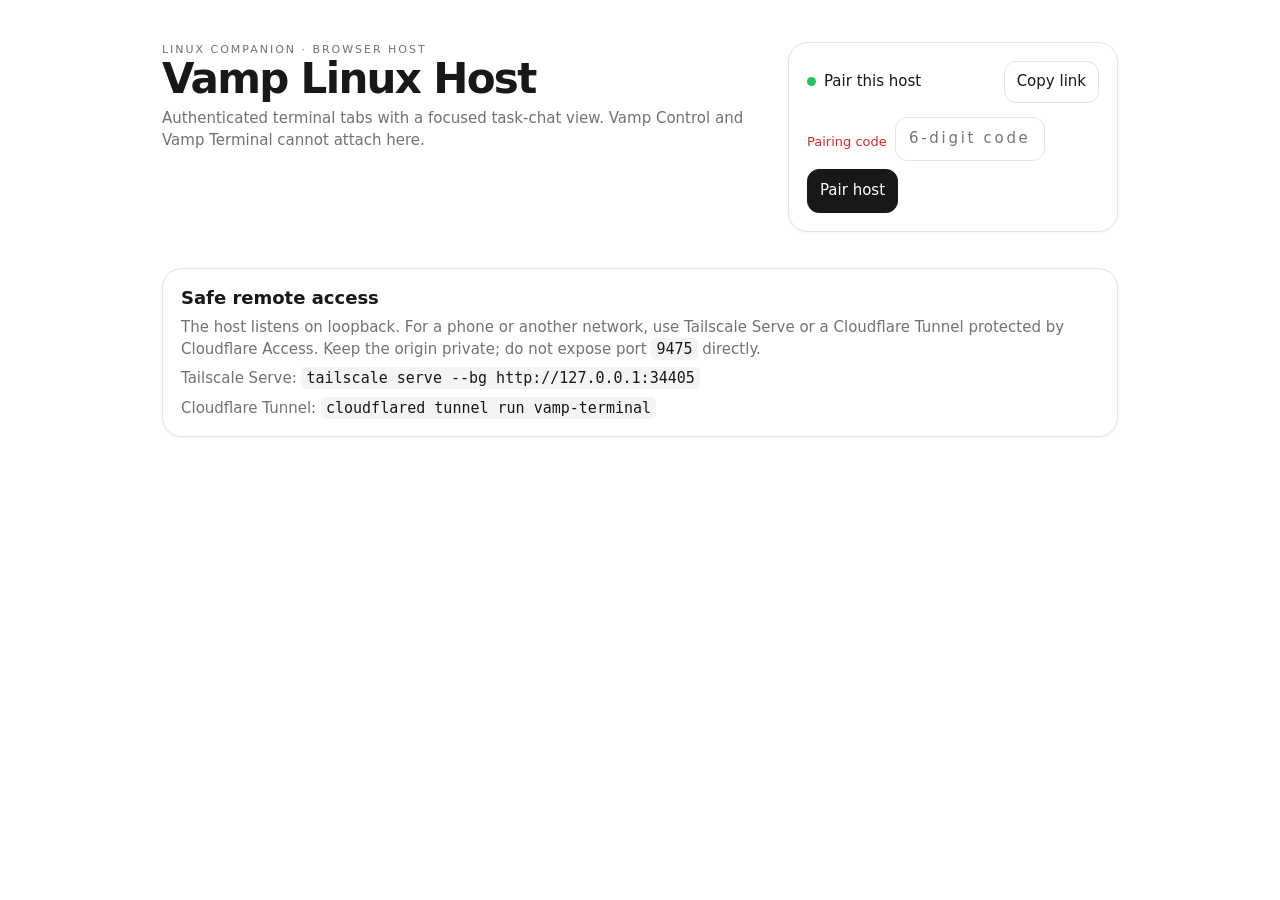
==== commit 8ec7f8c6: "Publish an honest suite site with editorial polish. thevamp.app now maps all six apps plus Safari, p" ====
--- a/linux-host/index.html
+++ b/linux-host/index.html
@@ -4,7 +4,7 @@
   <meta charset="utf-8">
   <meta name="viewport" content="width=device-width,initial-scale=1,viewport-fit=cover">
   <meta name="theme-color" content="#ffffff">
-  <title>Vamp Terminal · Linux Host</title>
+  <title>Vamp Linux Host</title>
   <style>
     :root { color-scheme:light; --bg:#fff; --panel:#fff; --soft:#f4f4f5; --line:#e4e4e7; --text:#18181b; --muted:#71717a; --accent:#18181b; --green:#22c55e; }
     * { box-sizing:border-box; } html,body { height:100%; }
@@ -37,7 +37,7 @@
 <body class="chat-mode">
   <main class="wrap">
     <header>
-      <div><div class="eyebrow">Linux companion · Lite</div><h1>Vamp Terminal <span class="lite-badge">Lite</span></h1><p>Authenticated terminal tabs with a focused task-chat view.</p></div>
+      <div><div class="eyebrow">Linux companion · browser host</div><h1>Vamp Linux Host</h1><p>Authenticated terminal tabs with a focused task-chat view. Vamp Control and Vamp Terminal cannot attach here.</p></div>
       <div class="glass top" style="min-width:min(100%,330px)"><div class="status"><span><span class="dot"></span><span id="status" role="status" aria-live="polite">Pair this host</span></span><button id="copy-link" type="button">Copy link</button></div><form class="pair" id="pair-form"><label class="sr-only" for="pair-code">Pairing code</label><input id="pair-code" inputmode="numeric" maxlength="6" placeholder="6-digit code" aria-describedby="pair-error" autocomplete="one-time-code"><button id="pair" type="submit">Pair host</button><span id="pair-error" class="sr-only" role="alert" aria-live="polite"></span></form></div>
     </header>
     <section class="glass" id="workspace" hidden>
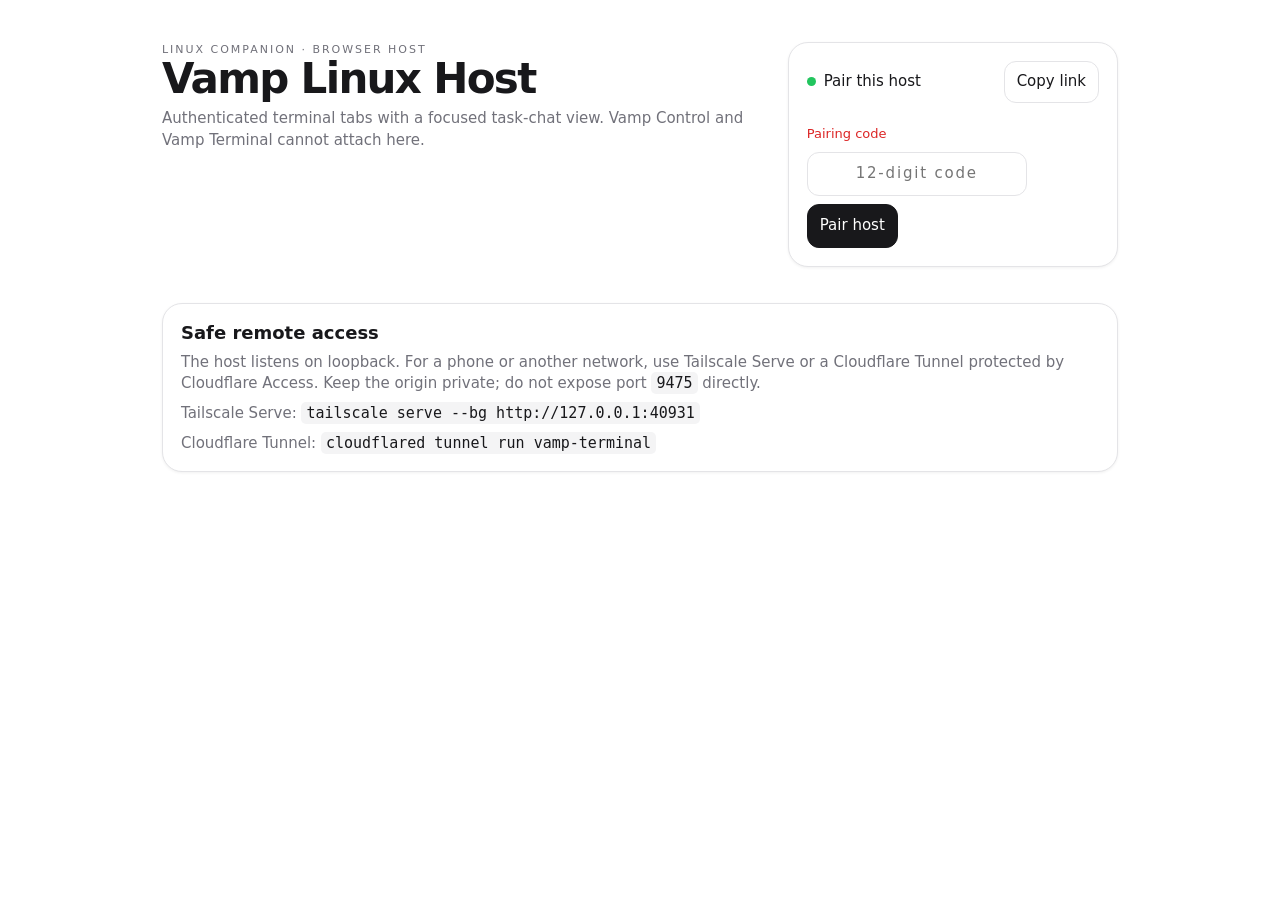
==== commit fca3da7a: "Restore classic Vamp controls and Assistant app streaming" ====
--- a/linux-host/index.html
+++ b/linux-host/index.html
@@ -15,7 +15,7 @@
     .glass { border:1px solid var(--line); background:var(--panel); box-shadow:0 1px 3px rgba(0,0,0,.06); border-radius:20px; }
     header { display:flex; justify-content:space-between; gap:16px; align-items:flex-start; margin-bottom:18px; } h1 { font-size:clamp(26px,5vw,42px); line-height:1; margin:0 0 8px; letter-spacing:-.04em; } h2 { font-size:18px; margin:0; } p { color:var(--muted); margin:0; }
     .eyebrow { text-transform:uppercase; font-size:11px; letter-spacing:.18em; color:var(--muted); } .lite-badge { display:inline-block; vertical-align:middle; margin-left:10px; padding:3px 9px; border:1px solid var(--line); border-radius:999px; font-size:12px; font-weight:600; color:var(--muted); background:var(--soft); }
-    .pair { display:flex; gap:8px; align-items:center; flex-wrap:wrap; } .pair input { width:150px; min-height:44px; color:var(--text); background:var(--panel); border:1px solid var(--line); padding:10px 12px; border-radius:12px; letter-spacing:.18em; text-align:center; } .pair button { min-height:44px; background:var(--accent); color:#fff; border-color:var(--accent); }
+    .pair { display:flex; gap:8px; align-items:center; flex-wrap:wrap; } .pair input { width:min(100%,220px); min-height:44px; color:var(--text); background:var(--panel); border:1px solid var(--line); padding:10px 12px; border-radius:12px; letter-spacing:.12em; text-align:center; } .pair button { min-height:44px; background:var(--accent); color:#fff; border-color:var(--accent); }
     .sr-only { position:absolute; width:1px; height:1px; padding:0; margin:-1px; overflow:hidden; clip:rect(0,0,0,0); white-space:nowrap; border:0; } .sr-only:not(:empty) { position:static; width:auto; height:auto; margin:8px 0 0; color:#dc2626; font-size:13px; clip:auto; }
     .top { padding:18px; display:grid; gap:14px; } .status { display:flex; justify-content:space-between; gap:12px; align-items:center; } .dot { display:inline-block; width:9px; height:9px; border-radius:50%; background:var(--green); margin-right:8px; } body.connected .pair,body.connected .help { display:none; }
     #workspace { position:relative; min-height:0; flex:1; display:flex; flex-direction:column; overflow:hidden; } #workspace[hidden] { display:none; }
@@ -38,7 +38,7 @@
   <main class="wrap">
     <header>
       <div><div class="eyebrow">Linux companion · browser host</div><h1>Vamp Linux Host</h1><p>Authenticated terminal tabs with a focused task-chat view. Vamp Control and Vamp Terminal cannot attach here.</p></div>
-      <div class="glass top" style="min-width:min(100%,330px)"><div class="status"><span><span class="dot"></span><span id="status" role="status" aria-live="polite">Pair this host</span></span><button id="copy-link" type="button">Copy link</button></div><form class="pair" id="pair-form"><label class="sr-only" for="pair-code">Pairing code</label><input id="pair-code" inputmode="numeric" maxlength="6" placeholder="6-digit code" aria-describedby="pair-error" autocomplete="one-time-code"><button id="pair" type="submit">Pair host</button><span id="pair-error" class="sr-only" role="alert" aria-live="polite"></span></form></div>
+      <div class="glass top" style="min-width:min(100%,330px)"><div class="status"><span><span class="dot"></span><span id="status" role="status" aria-live="polite">Pair this host</span></span><button id="copy-link" type="button">Copy link</button></div><form class="pair" id="pair-form"><label class="sr-only" for="pair-code">Pairing code</label><input id="pair-code" inputmode="numeric" maxlength="12" placeholder="12-digit code" aria-describedby="pair-error" autocomplete="one-time-code"><button id="pair" type="submit">Pair host</button><span id="pair-error" class="sr-only" role="alert" aria-live="polite"></span></form></div>
     </header>
     <section class="glass" id="workspace" hidden>
       <div class="workspace-head"><nav class="mode-switch" aria-label="Session mode"><button id="mode-chat" type="button" aria-pressed="true">Chat</button><button id="mode-terminal" type="button" aria-pressed="false">Terminal</button></nav><div class="tabs" id="tabs"></div></div>
@@ -79,8 +79,8 @@
     const terminalID=()=>{const bytes=new Uint8Array(16);crypto.getRandomValues(bytes);return Array.from(bytes,byte=>byte.toString(16).padStart(2,'0')).join('')};
     const decodeBase64=value=>Uint8Array.from(atob(value),character=>character.charCodeAt(0));
     const sendMessage=value=>{if(socket?.readyState===1)socket.send(JSON.stringify(value))};
-    const agentProviders={claude:{name:'Claude',product:'Claude Code'},codex:{name:'Codex',product:'Codex CLI'},opencode:{name:'OpenCode',product:'OpenCode'},gemini:{name:'Gemini',product:'Gemini CLI'}};
-    const agentAliases={chatgpt:'codex','open-code':'opencode'};
+    const agentProviders={opencode:{name:'OpenCode',product:'OpenCode'},pi:{name:'Pi',product:'Pi'},commandcode:{name:'CommandCode',product:'CommandCode'},chatgpt:{name:'ChatGPT',product:'ChatGPT CLI'},claude:{name:'Claude',product:'Claude Code'},kimi:{name:'Kimi',product:'Kimi Code'},qwen:{name:'Qwen',product:'Qwen Code'},codex:{name:'Codex',product:'Codex CLI'},aider:{name:'Aider',product:'Aider'},grok:{name:'Grok',product:'Grok CLI'},gemini:{name:'Gemini',product:'Gemini CLI'}};
+    const agentAliases={chatgpt:'chatgpt','open-code':'opencode','command-code':'commandcode','qwen-code':'qwen','gemini-cli':'gemini','grok-cli':'grok'};
     const agentProvider=value=>{const key=String(value||'').trim().toLowerCase();return agentAliases[key]||key};
     const agentName=provider=>agentProviders[provider]?.name||'Agent';
     function showNotice(message){const notice=$('notice');notice.textContent=message;notice.hidden=!message}
@@ -90,7 +90,7 @@
     function say(text){if(!active)return;const node=tabs.get(active);if(!node)return;node.output+=text;scheduleOutput(node)}
     function looksLikeShellPrompt(text){const finalLine=String(text||'').split('\n').at(-1)||'';return /(?:^|\s)[$#%❯>]\s*$/.test(finalLine)}
     function cleanedResponse(turn){if(turn.provider)return String(turn.response||'').trimEnd();const lines=(turn.response||'').replace(/^\s*\n?/,'').split('\n');if(lines[0]?.includes(turn.command))lines.shift();if(lines.length>1&&/^\s*(?:[^\n]*[%$#❯]|>)\s*$/.test(lines[lines.length-1]))lines.pop();return lines.join('\n').trimEnd()}
-    function renderChat(follow=false){const root=$('chat');const node=tabs.get(active);root.replaceChildren();if(!node||!node.turns.length){const empty=document.createElement('div');empty.className='chat-empty';const title=document.createElement('strong');title.textContent=node?.state==='opening'?'Opening this shell…':'Start Agent Chat';const detail=document.createElement('span');detail.textContent='Type claude, codex, opencode, or gemini once. Terminal remains available for raw shell commands and interactive agents.';empty.append(title,detail);root.append(empty);return}for(const turn of node.turns){const article=document.createElement('article');article.className='turn';const meta=document.createElement('div');meta.className='message-meta';meta.textContent=`You · ${node.title}`;const request=document.createElement('div');request.className='user-message';request.textContent=turn.command;const response=document.createElement('div');response.className='response-card';const head=document.createElement('div');head.className='response-head';const label=document.createElement('span');label.textContent=turn.provider?`${agentName(turn.provider)} response`:'Shell response';const state=document.createElement('span');state.className='response-state';state.textContent=turn.state==='working'?'Streaming':turn.state==='failed'?'Failed':'Completed';head.append(label,state);const body=document.createElement('div');const value=cleanedResponse(turn);body.className='response-body'+(value?'':' empty');body.textContent=value||(turn.state==='working'?'Waiting for agent response…':'No output.');response.append(head,body);article.append(meta,request,response);root.append(article)}if(follow)requestAnimationFrame(()=>{root.scrollTop=root.scrollHeight})}
+    function renderChat(follow=false){const root=$('chat');const node=tabs.get(active);root.replaceChildren();if(!node||!node.turns.length){const empty=document.createElement('div');empty.className='chat-empty';const title=document.createElement('strong');title.textContent=node?.state==='opening'?'Opening this shell…':'Start Agent Chat';const detail=document.createElement('span');detail.textContent='Type any provider name once: opencode, pi, commandcode, chatgpt, claude, kimi, qwen, codex, aider, grok, or gemini. Terminal remains available for raw shell commands and interactive agents.';empty.append(title,detail);root.append(empty);return}for(const turn of node.turns){const article=document.createElement('article');article.className='turn';const meta=document.createElement('div');meta.className='message-meta';meta.textContent=`You · ${node.title}`;const request=document.createElement('div');request.className='user-message';request.textContent=turn.command;const response=document.createElement('div');response.className='response-card';const head=document.createElement('div');head.className='response-head';const label=document.createElement('span');label.textContent=turn.provider?`${agentName(turn.provider)} response`:'Shell response';const state=document.createElement('span');state.className='response-state';state.textContent=turn.state==='working'?'Streaming':turn.state==='failed'?'Failed':'Completed';head.append(label,state);const body=document.createElement('div');const value=cleanedResponse(turn);body.className='response-body'+(value?'':' empty');body.textContent=value||(turn.state==='working'?'Waiting for agent response…':'No output.');response.append(head,body);article.append(meta,request,response);root.append(article)}if(follow)requestAnimationFrame(()=>{root.scrollTop=root.scrollHeight})}
     function renderTabs(){const root=$('tabs');const existing=new Map([...root.children].map(element=>[element.dataset.terminalId,element]));const visible=new Set();for(const node of tabs.values()){visible.add(node.id);let tab=existing.get(node.id);if(!tab){tab=document.createElement('div');tab.dataset.terminalId=node.id;const selectButton=document.createElement('button');selectButton.className='tab-select';selectButton.onclick=()=>select(node.id);const close=document.createElement('button');close.className='close';close.textContent='×';close.title='Close terminal';close.setAttribute('aria-label','Close terminal');close.onclick=()=>closeTab(node.id);tab.append(selectButton,close);root.append(tab)}tab.className='tab'+(node.id===active?' active':'');tab.querySelector('.tab-select').textContent=node.title+(node.state==='opening'?' · opening':'')}existing.forEach((tab,id)=>{if(!visible.has(id))tab.remove()});updateNewButton();requestAnimationFrame(()=>root.querySelector('.tab.active')?.scrollIntoView({block:'nearest',inline:'nearest'}))}
     function select(id){const previous=tabs.get(active);if(previous){previous.scrollTop=$('output').scrollTop;previous.draft=$('command').value}active=id;const node=tabs.get(id);$('command').value=node?.draft||'';$('command').placeholder=presentation==='terminal'?'Type terminal input…':node?.agent?`Message ${agentName(node.agent)}…`:'Type an agent name to start Chat…';updateOutput(node,false);renderChat();renderTabs();if(presentation==='terminal')requestAnimationFrame(()=>resizeTerminal(node))}
     function terminalSize(){const output=$('output'),style=getComputedStyle(output),probe=document.createElement('span');probe.textContent='MMMMMMMMMM';probe.style.cssText=`position:absolute;visibility:hidden;white-space:pre;font:${style.font}`;document.body.append(probe);const cellWidth=probe.getBoundingClientRect().width/10,cellHeight=parseFloat(style.lineHeight)||20;probe.remove();return{cols:Math.max(20,Math.floor((output.clientWidth-parseFloat(style.paddingLeft)-parseFloat(style.paddingRight))/cellWidth)),rows:Math.max(4,Math.floor((output.clientHeight-parseFloat(style.paddingTop)-parseFloat(style.paddingBottom))/cellHeight))}}
@@ -103,8 +103,8 @@
     function submitComposer(){const input=$('command');const value=input.value.replace(/\u0000/g,'');const node=tabs.get(active);if(!value.trim()||!node)return;if(presentation==='chat'){if(node.state!=='ready'){showNotice('This shell is still opening. Your message stays in the composer.');return}const requestedProvider=agentProvider(value);if(!node.agent&&agentProviders[requestedProvider]){node.agent=requestedProvider;node.title=agentName(requestedProvider);node.turns.push({command:value,response:`${agentProviders[requestedProvider].product} Chat is ready. Send your next message.`,state:'complete',provider:requestedProvider});node.draft='';input.value='';renderTabs();setPresentation('chat');renderChat(true);return}if(node.agent){if(node.agentBusy){showNotice(`${agentName(node.agent)} is still working on the previous message.`);return}if(socket?.readyState!==1){showNotice('The host connection is not ready. Your message stays in the composer.');return}node.agentBusy=true;node.responseSemantic=null;node.turns.push({command:value,response:'',state:'working',provider:node.agent});sendMessage({type:'agentPrompt',terminalID:node.id,provider:node.agent,prompt:value});node.draft='';input.value='';showNotice('');renderChat(true);return}if(node.turns.at(-1)?.state==='working')node.turns.at(-1).state='complete';node.lastSubmittedCommand=value;node.responseSemantic=new SemanticStream();node.turns.push({command:value,response:'',state:'working'});if(!send(value+'\r')){node.turns.pop();showNotice('The host connection is not ready.');return}node.draft='';input.value='';showNotice('');renderChat(true);return}if(send(value+'\r')){node.draft='';input.value=''}}
     function applyAgentEvent(message){const node=tabs.get(message.terminalID);const turn=node?.turns.at(-1);if(!node||!turn||turn.provider!==message.provider)return;if(message.eventType==='messageDelta'){turn.response=(turn.response||'')+(message.text||'');if(turn.response.length>24000)turn.response=turn.response.slice(-24000)}else if(message.eventType==='completed'){turn.state='complete';node.agentBusy=false}else if(message.eventType==='failed'){turn.state='failed';turn.response=message.message||`${agentName(message.provider)} failed to answer.`;node.agentBusy=false}if(active===node.id&&presentation==='chat')renderChat(true)}
     function connect(){if(!token)return;const url=new URL('/ws',location.href);url.protocol=location.protocol==='https:'?'wss:':'ws:';socket=new WebSocket(url,['vamp-auth',token]);socket.onopen=()=>{document.body.classList.add('connected');$('status').textContent='Connected';$('workspace').hidden=false;tabs.clear();active=null;showNotice('');openTab()};socket.onmessage=event=>{const message=JSON.parse(event.data);const terminalId=message.terminalID;if(message.type==='agentEvent'){applyAgentEvent(message);return}if(message.type==='terminalReady'){const node=tabs.get(terminalId);if(node){maxTerminals=Number(message.capabilities?.maxTerminals)||maxTerminals;node.state='ready';node.title=message.title||node.title;showNotice('');renderTabs();renderChat();if(presentation==='terminal')requestAnimationFrame(()=>resizeTerminal(node))}}if(message.type==='terminalOutput'){const node=tabs.get(terminalId);if(node){const bytes=message.encoding==='base64'?decodeBase64(message.data):new TextEncoder().encode(message.data||'');const text=node.decoder.decode(bytes,{stream:true});node.vt.feed(text);node.output=node.vt.render();if(node.responseSemantic&&node.turns.length){const turn=node.turns.at(-1);turn.response=node.responseSemantic.feedBytes(bytes);if(looksLikeShellPrompt(turn.response))turn.state='complete';if(active===node.id&&presentation==='chat')renderChat(true)}if(active===node.id&&presentation==='terminal')scheduleOutput(node)}}if(message.type==='terminalClosed'){const node=tabs.get(terminalId);if(node){node.decoder.decode();if(node.turns.at(-1))node.turns.at(-1).state='complete'}removeTab(terminalId);if(!tabs.size&&socket?.readyState===1)openTab()}if(message.type==='error'){const node=tabs.get(terminalId);const code=message.code||'host-error';const text=code==='capacity'?`Terminal limit reached (${maxTerminals}). Close a tab to open another.`:code==='invalid-workspace'?'That workspace is not available. Choose another folder.':code==='spawn-failed'?'The host could not start that terminal. Try again.':message.message||'The host rejected this terminal action.';if(node?.agentBusy){const turn=node.turns.at(-1);if(turn){turn.state='failed';turn.response=text}node.agentBusy=false;renderChat(true)}else if(node?.state==='opening')removeTab(terminalId,text);else showNotice(text)}};socket.onclose=event=>{document.body.classList.remove('connected');$('status').textContent='Disconnected';if(event.code===1008){token=null;forgetPairing()}}}
-    $('pair-form').onsubmit=async event=>{event.preventDefault();const button=$('pair');const error=$('pair-error');const code=$('pair-code').value.trim();if(!/^\d{6}$/.test(code)){error.textContent='Enter the six-digit code from the host.';return}button.disabled=true;error.textContent='';try{const response=await fetch('/api/pair',{method:'POST',headers:{'Content-Type':'application/json'},body:JSON.stringify({code})});const body=await response.json();if(!response.ok){error.textContent=response.status===429?'Too many attempts. Rotate the code on the host.':'Pairing code rejected or expired.';return}token=body.token;rememberPairing(body.token,body.expiresAt);connect()}catch(_){error.textContent='Could not reach the host. Check the connection and try again.'}finally{button.disabled=false}};
-    $('pair-code').oninput=()=>{$('pair-code').value=$('pair-code').value.replace(/\D/g,'').slice(0,6)};$('send').onclick=submitComposer;$('command').oninput=()=>{const node=tabs.get(active);if(node)node.draft=$('command').value};$('command').onkeydown=event=>{if(event.key==='Enter'){event.preventDefault();submitComposer()}};$('output').onscroll=()=>{const node=tabs.get(active);if(node)node.scrollTop=$('output').scrollTop};$('mode-chat').onclick=()=>setPresentation('chat');$('mode-terminal').onclick=()=>setPresentation('terminal');document.querySelectorAll('[data-key]').forEach(button=>button.onclick=()=>send(button.dataset.key));$('new').onclick=()=>openTab();$('copy-output').onclick=()=>navigator.clipboard?.writeText($('output').textContent);$('paste').onclick=async()=>{try{const value=await navigator.clipboard.readText();if(presentation==='chat'){$('command').value+=value;$('command').dispatchEvent(new Event('input'))}else send(value)}catch{say('\n[clipboard] Safari did not grant paste access.\n')}};$('copy-link').onclick=()=>navigator.clipboard?.writeText(location.href);
+    $('pair-form').onsubmit=async event=>{event.preventDefault();const button=$('pair');const error=$('pair-error');const code=$('pair-code').value.trim();if(!/^\d{12}$/.test(code)){error.textContent='Enter the 12-digit code from the host.';return}button.disabled=true;error.textContent='';try{const response=await fetch('/api/pair',{method:'POST',headers:{'Content-Type':'application/json'},body:JSON.stringify({code})});const body=await response.json();if(!response.ok){error.textContent=response.status===429?'Too many attempts. Rotate the code on the host.':'Pairing code rejected or expired.';return}token=body.token;rememberPairing(body.token,body.expiresAt);connect()}catch(_){error.textContent='Could not reach the host. Check the connection and try again.'}finally{button.disabled=false}};
+    $('pair-code').oninput=()=>{$('pair-code').value=$('pair-code').value.replace(/\D/g,'').slice(0,12)};$('send').onclick=submitComposer;$('command').oninput=()=>{const node=tabs.get(active);if(node)node.draft=$('command').value};$('command').onkeydown=event=>{if(event.key==='Enter'){event.preventDefault();submitComposer()}};$('output').onscroll=()=>{const node=tabs.get(active);if(node)node.scrollTop=$('output').scrollTop};$('mode-chat').onclick=()=>setPresentation('chat');$('mode-terminal').onclick=()=>setPresentation('terminal');document.querySelectorAll('[data-key]').forEach(button=>button.onclick=()=>send(button.dataset.key));$('new').onclick=()=>openTab();$('copy-output').onclick=()=>navigator.clipboard?.writeText($('output').textContent);$('paste').onclick=async()=>{try{const value=await navigator.clipboard.readText();if(presentation==='chat'){$('command').value+=value;$('command').dispatchEvent(new Event('input'))}else send(value)}catch{say('\n[clipboard] Safari did not grant paste access.\n')}};$('copy-link').onclick=()=>navigator.clipboard?.writeText(location.href);
     let viewportFrame=0;const updateViewport=()=>{const viewport=visualViewport;document.documentElement.style.setProperty('--visual-height',(viewport?.height||innerHeight)+'px');document.documentElement.style.setProperty('--visual-page-top',(viewport?.pageTop??scrollY)+'px');if(viewportFrame)return;viewportFrame=requestAnimationFrame(()=>{viewportFrame=0;resizeTerminal(tabs.get(active))})};visualViewport?.addEventListener('resize',updateViewport,{passive:true});visualViewport?.addEventListener('scroll',updateViewport,{passive:true});addEventListener('resize',updateViewport,{passive:true});updateViewport();setPresentation('chat');if(token)connect();
   </script>
 </body>
